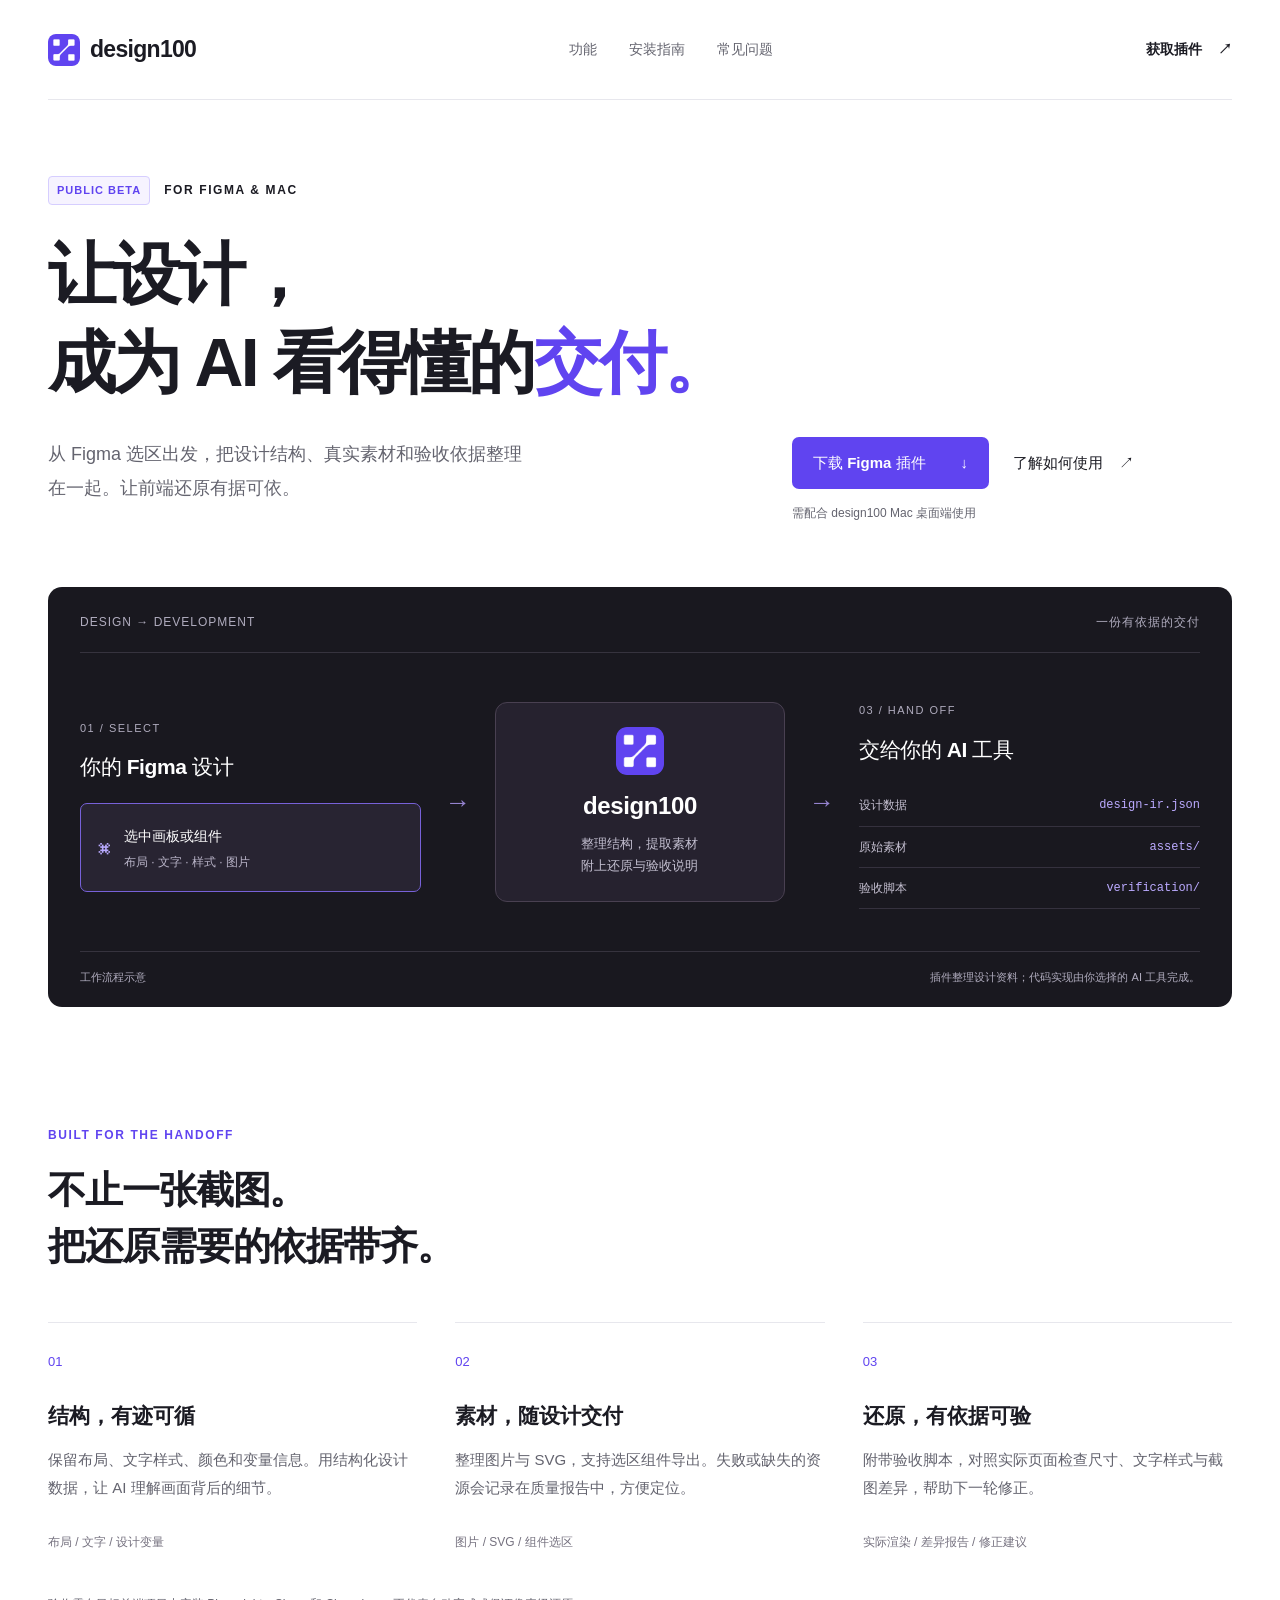
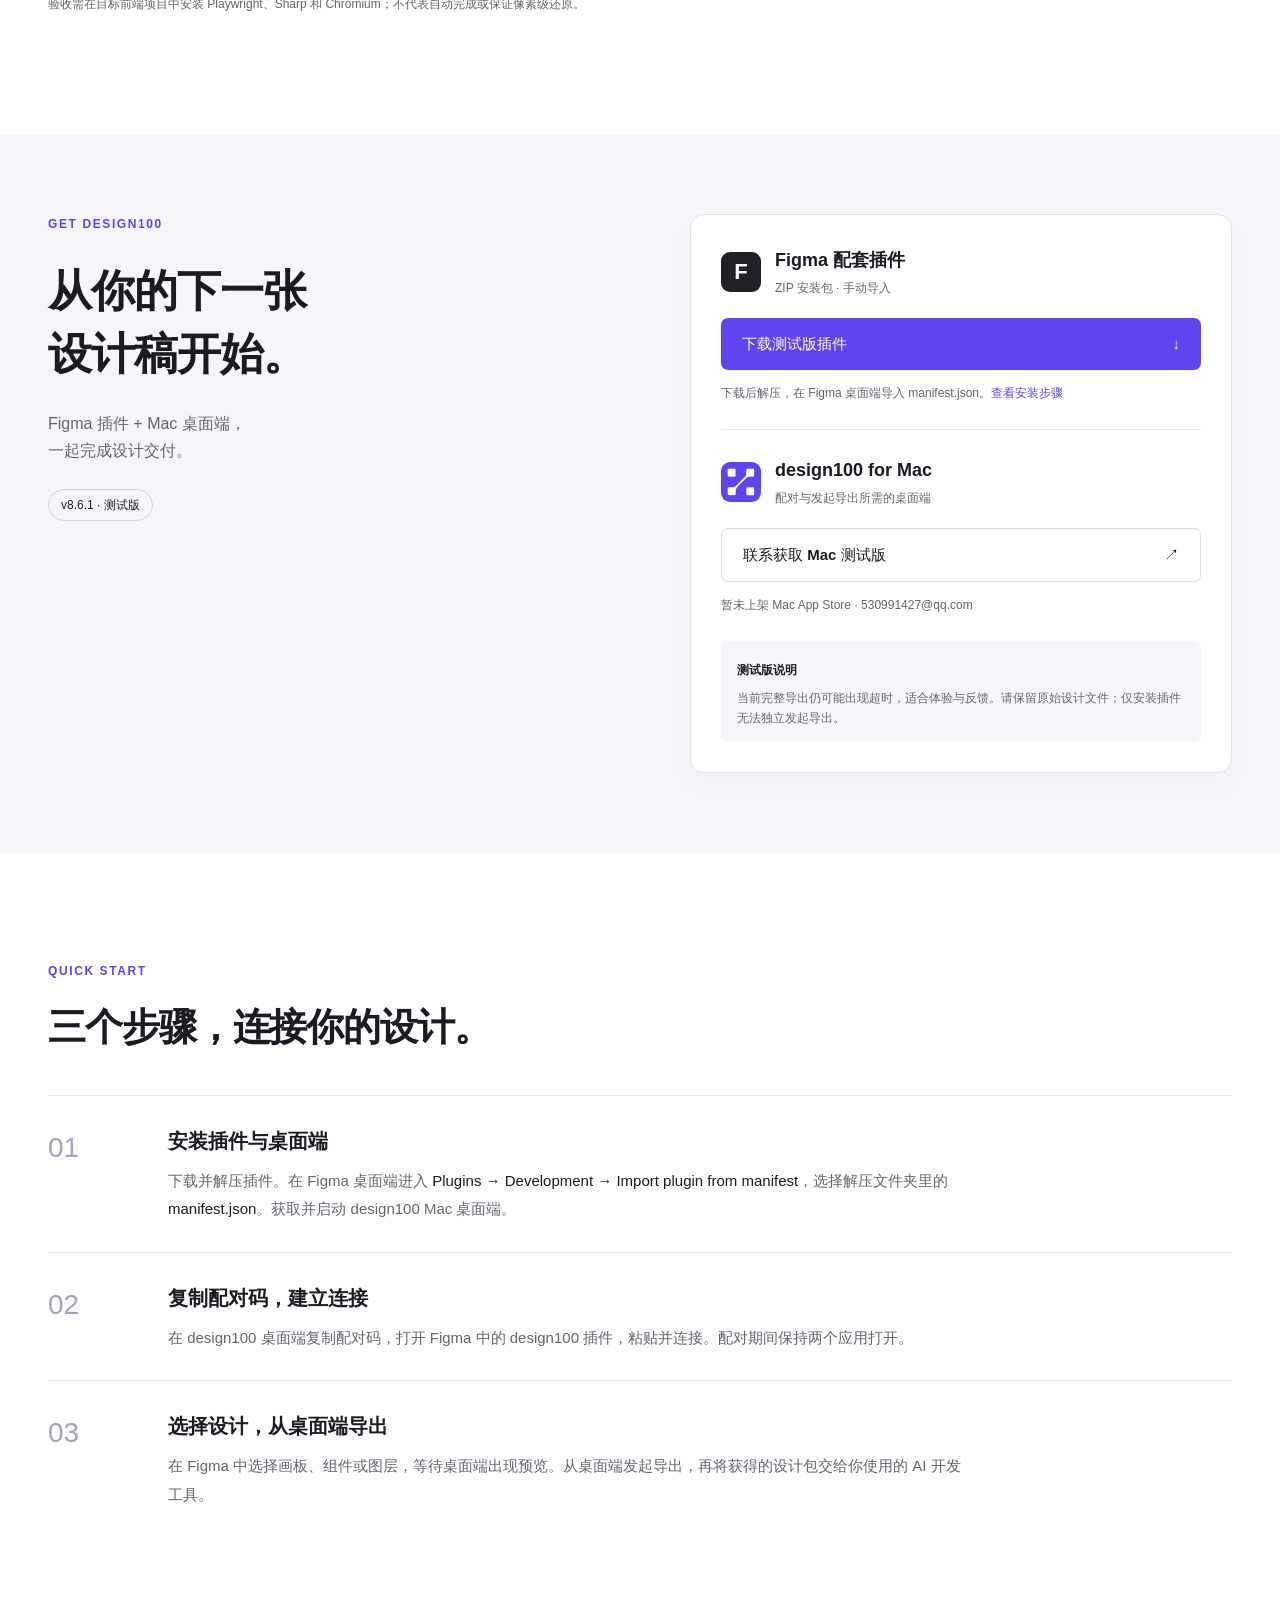
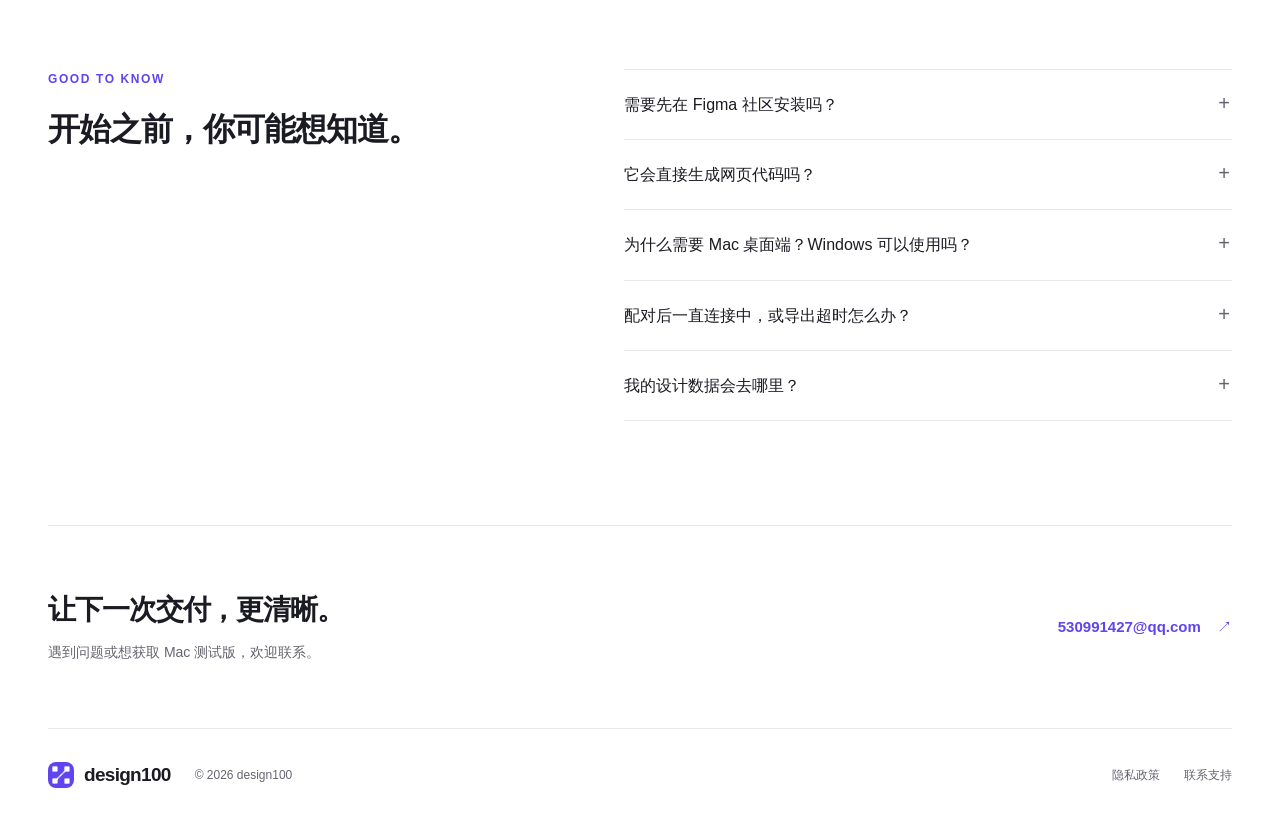
==== index.html @ 7e493444 "Publish design100 website and beta plugin download" ====
<!doctype html>
<html lang="zh-CN">
<head>
<meta charset="utf-8"><meta name="viewport" content="width=device-width,initial-scale=1">
<title>design100 — 从 Figma，到更清晰的 AI 交付</title>
<meta name="description" content="design100 将 Figma 选区整理为设计数据、素材和验收工具。下载测试版插件，了解安装与配对步骤。">
<link rel="icon" href="icon.png"><link rel="stylesheet" href="style.css">
</head>
<body>
<a class="skip" href="#main">跳转到内容</a>
<header class="nav wrap"><a class="brand" href="#" aria-label="design100 首页"><img src="icon.png" width="32" height="32" alt="">design100</a><nav aria-label="主导航"><a href="#features">功能</a><a href="#guide">安装指南</a><a href="#faq">常见问题</a></nav><a class="nav-download" href="#download">获取插件 <span aria-hidden="true">↗</span></a></header>
<main id="main">
<section class="hero wrap">
<div class="eyebrow"><span class="tag">PUBLIC BETA</span> FOR FIGMA & MAC</div>
<h1>让设计，<br>成为 AI 看得懂的<span class="purple">交付。</span></h1>
<div class="hero-bottom"><p>从 Figma 选区出发，把设计结构、真实素材和验收依据整理在一起。让前端还原有据可依。</p><div class="hero-actions"><a class="button primary" href="#download">下载 Figma 插件 <span aria-hidden="true">↓</span></a><a class="text-link" href="#guide">了解如何使用 <span aria-hidden="true">↗</span></a><small>需配合 design100 Mac 桌面端使用</small></div></div>
<div class="handoff" aria-label="工作流程：Figma 选区，经 design100 整理，交付给你的 AI 开发工具">
<div class="handoff-top"><span>DESIGN → DEVELOPMENT</span><span>一份有依据的交付</span></div>
<div class="flow"><div class="flow-stage"><span class="step-label">01 / SELECT</span><h3>你的 Figma 设计</h3><div class="selection"><span>⌘</span><div><strong>选中画板或组件</strong><small>布局 · 文字 · 样式 · 图片</small></div></div></div><span class="flow-arrow" aria-hidden="true">→</span><div class="flow-stage engine"><img src="icon.png" alt="" width="48" height="48"><h3>design100</h3><p>整理结构，提取素材<br>附上还原与验收说明</p></div><span class="flow-arrow" aria-hidden="true">→</span><div class="flow-stage"><span class="step-label">03 / HAND OFF</span><h3>交给你的 AI 工具</h3><div class="file-row"><span>设计数据</span><code>design-ir.json</code></div><div class="file-row"><span>原始素材</span><code>assets/</code></div><div class="file-row"><span>验收脚本</span><code>verification/</code></div></div></div>
<div class="handoff-foot">工作流程示意<span>插件整理设计资料；代码实现由你选择的 AI 工具完成。</span></div>
</div></section>
<section id="features" class="wrap section"><div class="section-heading"><div class="eyebrow">BUILT FOR THE HANDOFF</div><h2>不止一张截图。<br>把还原需要的依据带齐。</h2></div><div class="features"><article><span class="feature-number">01</span><h3>结构，有迹可循</h3><p>保留布局、文字样式、颜色和变量信息。用结构化设计数据，让 AI 理解画面背后的细节。</p><span class="feature-note">布局 / 文字 / 设计变量</span></article><article><span class="feature-number">02</span><h3>素材，随设计交付</h3><p>整理图片与 SVG，支持选区组件导出。失败或缺失的资源会记录在质量报告中，方便定位。</p><span class="feature-note">图片 / SVG / 组件选区</span></article><article><span class="feature-number">03</span><h3>还原，有依据可验</h3><p>附带验收脚本，对照实际页面检查尺寸、文字样式与截图差异，帮助下一轮修正。</p><span class="feature-note">实际渲染 / 差异报告 / 修正建议</span></article></div><p class="section-note">验收需在目标前端项目中安装 Playwright、Sharp 和 Chromium；不代表自动完成或保证像素级还原。</p></section>
<section id="download" class="download-section"><div class="wrap download-layout"><div><div class="eyebrow">GET DESIGN100</div><h2>从你的下一张<br>设计稿开始。</h2><p>Figma 插件 + Mac 桌面端，<br>一起完成设计交付。</p><span class="release-label">v8.6.1 · 测试版</span></div><div class="download-panel"><article><div class="download-title"><span class="package-icon">F</span><div><h3>Figma 配套插件</h3><p>ZIP 安装包 · 手动导入</p></div></div><a class="button primary full" href="design100-figma-v8.6.1-beta.zip" download>下载测试版插件 <span aria-hidden="true">↓</span></a><p class="download-hint">下载后解压，在 Figma 桌面端导入 manifest.json。<a href="#guide">查看安装步骤</a></p></article><article class="companion"><div class="download-title"><img src="icon.png" width="40" height="40" alt=""><div><h3>design100 for Mac</h3><p>配对与发起导出所需的桌面端</p></div></div><a class="button secondary full" href="mailto:530991427@qq.com?subject=design100%20Mac%20%E6%B5%8B%E8%AF%95%E7%89%88%E8%8E%B7%E5%8F%96">联系获取 Mac 测试版 <span aria-hidden="true">↗</span></a><p class="download-hint">暂未上架 Mac App Store · 530991427@qq.com</p></article><aside class="beta-note"><strong>测试版说明</strong><p>当前完整导出仍可能出现超时，适合体验与反馈。请保留原始设计文件；仅安装插件无法独立发起导出。</p></aside></div></div></section>
<section id="guide" class="wrap section"><div class="section-heading"><div class="eyebrow">QUICK START</div><h2>三个步骤，连接你的设计。</h2></div><ol class="guide"><li><span>01</span><div><h3>安装插件与桌面端</h3><p>下载并解压插件。在 Figma 桌面端进入 <b>Plugins → Development → Import plugin from manifest</b>，选择解压文件夹里的 <b>manifest.json</b>。获取并启动 design100 Mac 桌面端。</p></div></li><li><span>02</span><div><h3>复制配对码，建立连接</h3><p>在 design100 桌面端复制配对码，打开 Figma 中的 design100 插件，粘贴并连接。配对期间保持两个应用打开。</p></div></li><li><span>03</span><div><h3>选择设计，从桌面端导出</h3><p>在 Figma 中选择画板、组件或图层，等待桌面端出现预览。从桌面端发起导出，再将获得的设计包交给你使用的 AI 开发工具。</p></div></li></ol></section>
<section id="faq" class="wrap section faq-section"><div class="section-heading"><div class="eyebrow">GOOD TO KNOW</div><h2>开始之前，你可能想知道。</h2></div><div class="faq"><details><summary>需要先在 Figma 社区安装吗？</summary><p>当前网站提供手动导入的测试版安装包，可通过 Figma 桌面端的 Development 入口安装。社区版本的公开状态尚未确认，请使用本页下载和安装说明。</p></details><details><summary>它会直接生成网页代码吗？</summary><p>不会。design100 整理设计数据、素材、还原说明与验收工具。你需要将导出的内容交给自己的 AI 开发工具，完成前端实现。</p></details><details><summary>为什么需要 Mac 桌面端？Windows 可以使用吗？</summary><p>当前导出操作由 design100 Mac 桌面端发起，Figma 插件负责读取选区并生成设计包。当前配套流程需要 Mac，暂未提供 Windows 桌面端。</p></details><details><summary>配对后一直连接中，或导出超时怎么办？</summary><p>确认桌面端已经启动，重新复制配对码，关闭并重新运行 Figma 插件；如系统提示本地网络权限，请允许 Figma 访问。导出超时仍是当前测试版的已知问题，可尝试较小选区，并将错误提示发送到支持邮箱。请勿发送配对码或敏感设计资料。</p></details><details><summary>我的设计数据会去哪里？</summary><p>插件通过本机 localhost:38472 与桌面端交换选区数据和预览，导出包包含所选设计及素材。插件本身不调用远程 AI；将导出包分享给第三方 AI 时，由你决定分享范围。详细说明请阅读<a href="https://sanxiansheng.github.io/design100-privacy/">产品隐私政策</a>。</p></details></div></section>
<section class="wrap support"><div><h2>让下一次交付，更清晰。</h2><p>遇到问题或想获取 Mac 测试版，欢迎联系。</p></div><a href="mailto:530991427@qq.com" class="text-link">530991427@qq.com <span aria-hidden="true">↗</span></a></section>
</main><footer class="wrap"><a class="brand" href="#"><img src="icon.png" alt="" width="26" height="26">design100</a><span>© 2026 design100</span><div><a href="https://sanxiansheng.github.io/design100-privacy/">隐私政策</a><a href="mailto:530991427@qq.com">联系支持</a></div></footer>
</body></html>
---- style.css ----
@charset "UTF-8";
:root{--ink:#1b1b23;--muted:#64646f;--purple:#6044f0;--line:#e7e7ed;--soft:#f6f5f9}*{box-sizing:border-box}html{scroll-behavior:smooth;scroll-padding-top:30px}body{margin:0;color:var(--ink);background:#fff;font-family:Inter,-apple-system,BlinkMacSystemFont,"Segoe UI","PingFang SC","Microsoft YaHei",sans-serif;font-size:16px;line-height:1.7}a{color:inherit;text-decoration:none}a,button,summary{-webkit-tap-highlight-color:transparent}a:focus-visible,summary:focus-visible{outline:3px solid #8b76ff;outline-offset:5px}a:hover{color:var(--purple)}img{max-width:100%;vertical-align:middle}.wrap{width:min(1184px,calc(100% - 80px));margin-inline:auto}.skip{position:absolute;top:-100px;left:20px;background:#fff;padding:12px;z-index:10}.skip:focus{top:10px}.nav{height:100px;display:flex;align-items:center;justify-content:space-between;border-bottom:1px solid var(--line);gap:24px}.brand{display:inline-flex;align-items:center;gap:10px;font-weight:750;font-size:23px;letter-spacing:-.7px}.brand img{border-radius:8px}.nav nav{display:flex;gap:32px;font-size:14px;color:var(--muted)}.nav-download{font-size:14px;font-weight:600}.nav-download span{margin-left:12px}.hero{padding-top:76px;padding-bottom:10px}.eyebrow{display:flex;align-items:center;gap:14px;font-size:12px;font-weight:650;letter-spacing:1.6px}.tag{color:var(--purple);border:1px solid #d6ceff;background:#f6f3ff;padding:4px 8px;border-radius:4px;font-size:11px;letter-spacing:1px}h1{font-size:clamp(40px,5.3vw,72px);font-weight:650;line-height:1.3;letter-spacing:-2.8px;margin:26px 0 30px}.purple{color:var(--purple)}.hero-bottom{display:flex;justify-content:space-between;gap:48px;align-items:start;margin-bottom:64px}.hero-bottom>p{max-width:475px;color:var(--muted);font-size:18px;margin:0;line-height:1.9}.hero-actions{display:flex;flex-wrap:wrap;gap:14px 24px;align-items:center;max-width:440px}.button{min-height:50px;padding:13px 21px;border-radius:7px;display:inline-flex;align-items:center;justify-content:space-between;gap:35px;font-weight:550;font-size:15px;transition:background .15s,transform .15s}.button:hover{transform:translateY(-2px)}.primary{background:var(--purple);color:#fff}.primary:hover{background:#4c32ce;color:#fff}.secondary{border:1px solid #dcdce6;background:#fff}.text-link{font-size:15px;font-weight:550}.text-link span{margin-left:12px}.hero-actions small{width:100%;color:var(--muted);font-size:12px}.handoff{background:#19181f;border-radius:14px;color:#fff;padding:25px 32px 20px;overflow:hidden}.handoff-top,.handoff-foot{display:flex;justify-content:space-between;gap:20px;font-size:12px;color:#b0acbe}.handoff-top{letter-spacing:1px;border-bottom:1px solid #36333e;padding-bottom:20px}.flow{display:grid;grid-template-columns:1fr 30px .85fr 30px 1fr;gap:22px;align-items:center;padding:42px 0}.flow-stage h3{font-size:21px;letter-spacing:-.4px;margin:9px 0 18px;font-weight:550}.step-label{font-size:11px;color:#b0acbe;letter-spacing:1.5px}.selection{display:flex;gap:14px;align-items:center;padding:18px 16px;border:1px solid #7761d8;background:#282432;border-radius:7px}.selection>span{font-size:26px;color:#b8aaff}.selection strong{font-size:14px;font-weight:500}.selection small{display:block;color:#b9b4c8;font-size:12px;margin-top:3px}.engine{text-align:center;background:#26222f;border:1px solid #494051;border-radius:12px;padding:24px 12px}.engine h3{margin:11px 0 6px;font-size:24px}.engine p{font-size:13px;color:#c3bfd0;line-height:1.7;margin:0}.engine img{border-radius:11px}.flow-arrow{color:#9583cf;font-size:26px;text-align:center}.file-row{display:flex;justify-content:space-between;gap:8px;border-bottom:1px solid #35313e;padding:10px 0;font-size:12px;color:#c5c0d1}.file-row code{font-size:12px;color:#bbaaff}.handoff-foot{border-top:1px solid #36333e;padding-top:16px;font-size:11px}.section{padding-top:108px;padding-bottom:24px}.section-heading .eyebrow{color:var(--purple);margin-bottom:17px}h2{font-size:clamp(28px,3vw,40px);line-height:1.45;letter-spacing:-1.1px;font-weight:600;margin:0}.features{display:grid;grid-template-columns:repeat(3,1fr);gap:38px;margin-top:48px}.features article{border-top:1px solid var(--line);padding-top:24px}.feature-number{font-size:13px;color:var(--purple);font-variant-numeric:tabular-nums}h3{font-size:21px;font-weight:600}.features h3{margin:24px 0 12px}.features p{color:var(--muted);font-size:15px;margin:0 0 24px;line-height:1.9}.feature-note{font-size:12px;color:#75717f}.section-note{color:var(--muted);font-size:12px;padding:28px 0 0}.download-section{background:var(--soft);margin-top:84px;padding:80px 0}.download-layout{display:grid;grid-template-columns:1fr 1fr;gap:100px}.download-layout .eyebrow{color:var(--purple);margin-bottom:24px}.download-layout h2{font-size:44px}.download-layout>div>p{color:var(--muted);margin:24px 0}.release-label{border:1px solid #d8d3e7;padding:5px 12px;border-radius:100px;font-size:12px;display:inline-block}.download-panel{background:#fff;border:1px solid #e4e1ed;padding:30px;border-radius:14px;box-shadow:0 12px 32px #27203406}.download-title{display:flex;align-items:center;gap:14px;margin-bottom:20px}.download-title h3{font-size:18px;margin:0}.download-title p{font-size:12px;color:var(--muted);margin:2px 0 0}.package-icon{width:40px;height:40px;display:grid;place-items:center;background:#202027;color:white;border-radius:9px;font-size:22px;font-weight:600}.download-title img{border-radius:9px}.full{display:flex;width:100%}.download-hint{font-size:12px;color:var(--muted);line-height:1.8;margin:13px 0 0}.download-hint a{color:var(--purple)}.companion{margin-top:25px;padding-top:25px;border-top:1px solid var(--line)}.beta-note{background:#f7f6fb;border-radius:7px;margin-top:25px;padding:14px 16px}.beta-note strong{font-size:12px}.beta-note p{font-size:12px;color:var(--muted);margin:5px 0 0}.guide{padding:0;list-style:none;margin:40px 0 0}.guide li{display:grid;grid-template-columns:120px 1fr;border-top:1px solid var(--line);padding:28px 0}.guide li>span{font-size:28px;color:#a7a0b7;font-weight:400}.guide h3{margin:0 0 9px;font-size:20px}.guide p{margin:0;max-width:800px;color:var(--muted);font-size:15px;line-height:1.9}.guide b{font-weight:500;color:var(--ink)}.faq-section{display:grid;grid-template-columns:1fr 1.2fr;gap:70px}.faq-section h2{font-size:32px}.faq details{border-bottom:1px solid var(--line)}.faq details:first-child{border-top:1px solid var(--line)}summary{cursor:pointer;padding:21px 28px 21px 0;font-size:16px;font-weight:500;list-style:none;position:relative}summary::-webkit-details-marker{display:none}summary:after{content:'+';position:absolute;right:2px;color:var(--muted);font-size:20px;top:16px}details[open] summary:after{content:'−'}.faq p{font-size:14px;color:var(--muted);margin:0 0 22px;line-height:1.9}.faq p a{text-decoration:underline}.support{display:flex;align-items:center;justify-content:space-between;gap:30px;padding:64px 0;margin-top:80px;border-top:1px solid var(--line)}.support h2{font-size:28px}.support p{font-size:14px;color:var(--muted);margin:10px 0 0}.support>a{color:var(--purple)}footer{border-top:1px solid var(--line);display:flex;align-items:center;gap:24px;padding:30px 0;color:var(--muted);font-size:12px}footer .brand{color:var(--ink);font-size:19px}footer>div{margin-left:auto;display:flex;gap:24px}
@media(max-width:1000px){.wrap{width:calc(100% - 48px)}.hero-bottom{gap:30px}.hero-bottom>p{max-width:420px}.hero-actions{max-width:260px}.flow{gap:12px;grid-template-columns:1fr 20px .8fr 20px 1fr}.handoff{padding:24px}.file-row{flex-wrap:wrap}.download-layout{gap:48px}.faq-section{gap:40px}.features{gap:25px}}
@media(max-width:700px){.wrap{width:calc(100% - 40px)}.nav{height:78px;gap:15px}.nav nav{display:none}.brand{font-size:21px}.hero{padding-top:42px}h1{font-size:40px;letter-spacing:-1.6px;margin:24px 0}.eyebrow{font-size:10px;letter-spacing:1px}.hero-bottom{display:block;margin-bottom:38px}.hero-bottom>p{font-size:16px}.hero-actions{max-width:none;margin-top:26px;gap:15px 20px}.handoff{padding:22px}.handoff-top{font-size:10px}.handoff-top span:last-child{display:none}.flow{grid-template-columns:1fr;padding:25px 0;gap:14px}.flow-arrow{transform:rotate(90deg);font-size:22px;line-height:1}.flow-stage h3{font-size:19px}.engine{padding:20px}.handoff-foot{display:block;font-size:10px}.handoff-foot span{display:block;margin-top:5px}.section{padding-top:64px}.features{grid-template-columns:1fr;gap:30px;margin-top:30px}.features h3{margin-top:14px}.features p{margin-bottom:14px}.section-note{padding-top:14px}.download-section{margin-top:42px;padding:48px 0}.download-layout{grid-template-columns:1fr;gap:30px}.download-layout h2{font-size:36px}.download-layout>div>p{margin:16px 0}.download-panel{padding:23px}.guide li{grid-template-columns:50px 1fr;padding:25px 0}.guide li>span{font-size:23px}.guide p{font-size:14px;overflow-wrap:anywhere}.faq-section{grid-template-columns:1fr;gap:28px}.faq-section h2{font-size:28px}.support{display:block;margin-top:48px;padding:40px 0}.support h2{font-size:25px}.support>a{display:inline-block;margin-top:20px}footer{flex-wrap:wrap;gap:15px;font-size:11px}footer>div{margin-left:0;width:100%}.button{font-size:14px}.file-row{font-size:13px}.handoff-foot,.step-label,.engine p,.file-row code,.selection small,.handoff-top{font-size:12px}}
@media(prefers-reduced-motion:reduce){html{scroll-behavior:auto}.button{transition:none}.button:hover{transform:none}}
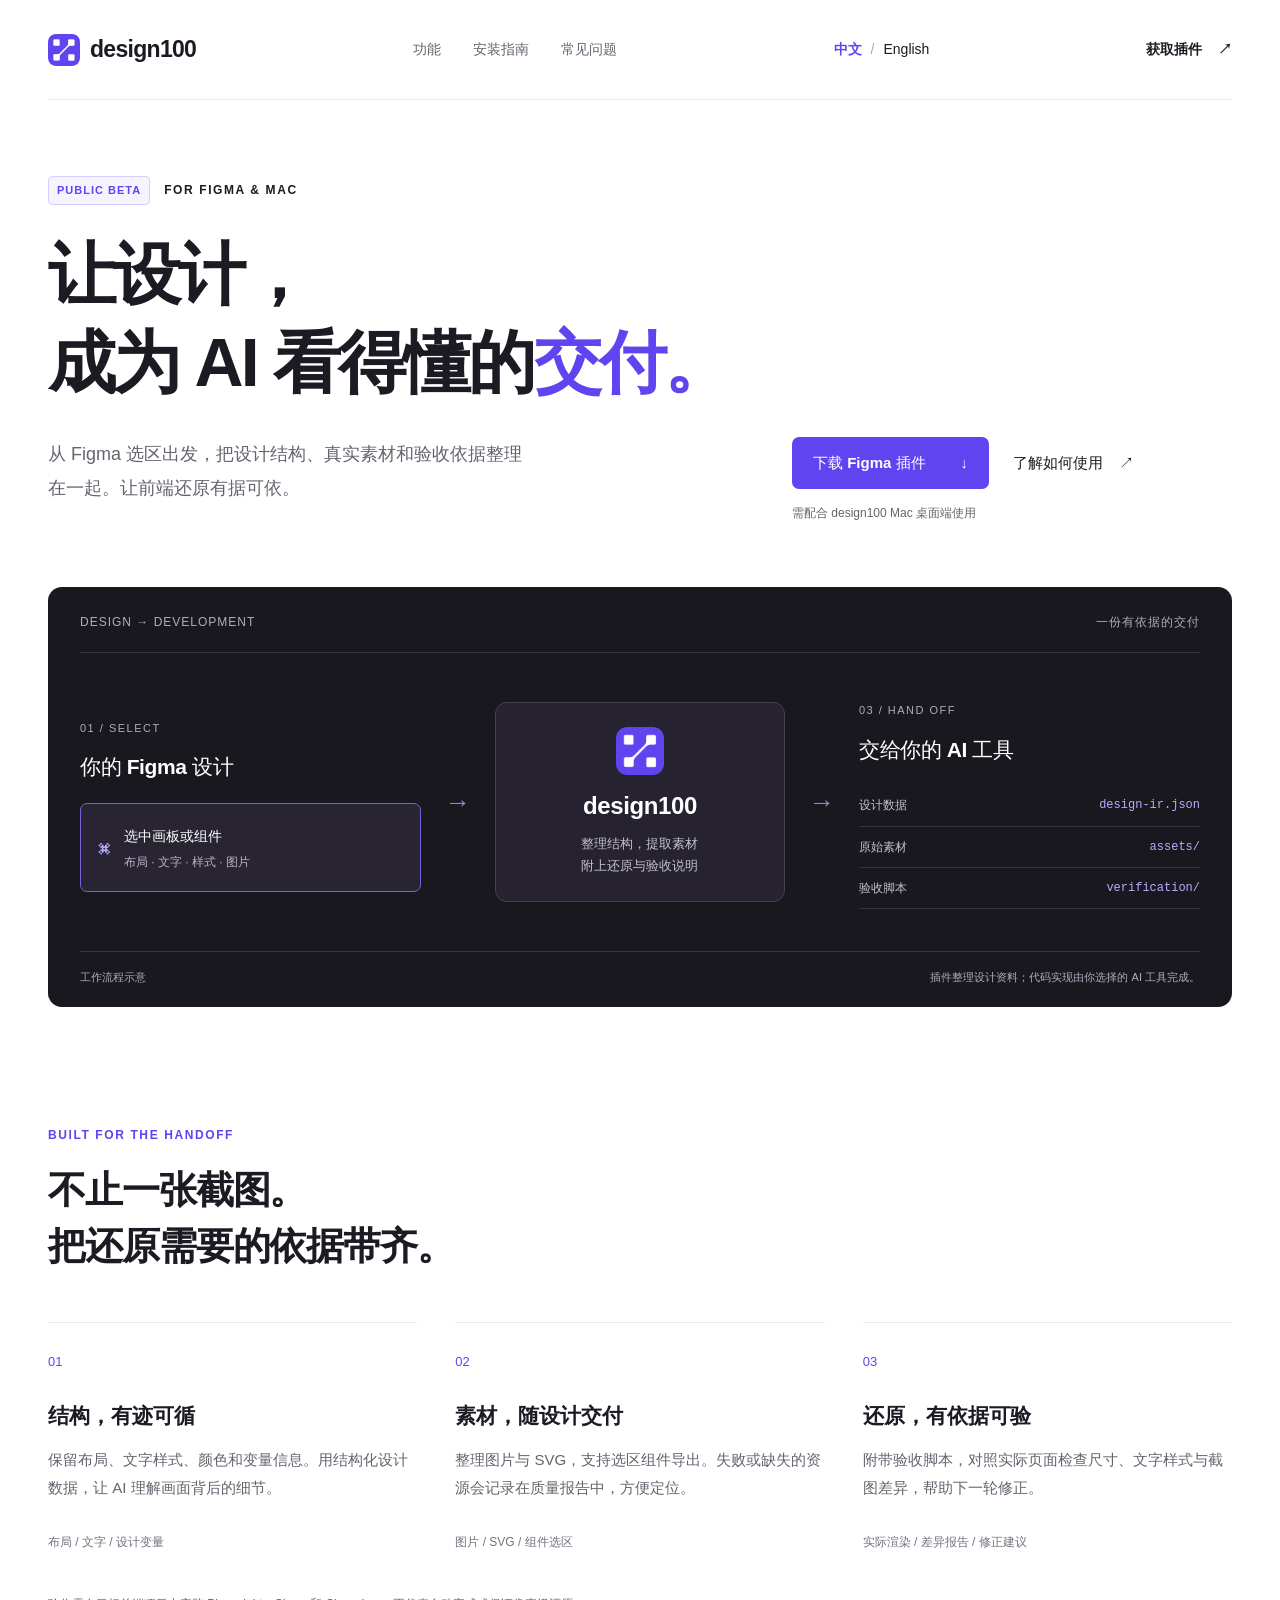
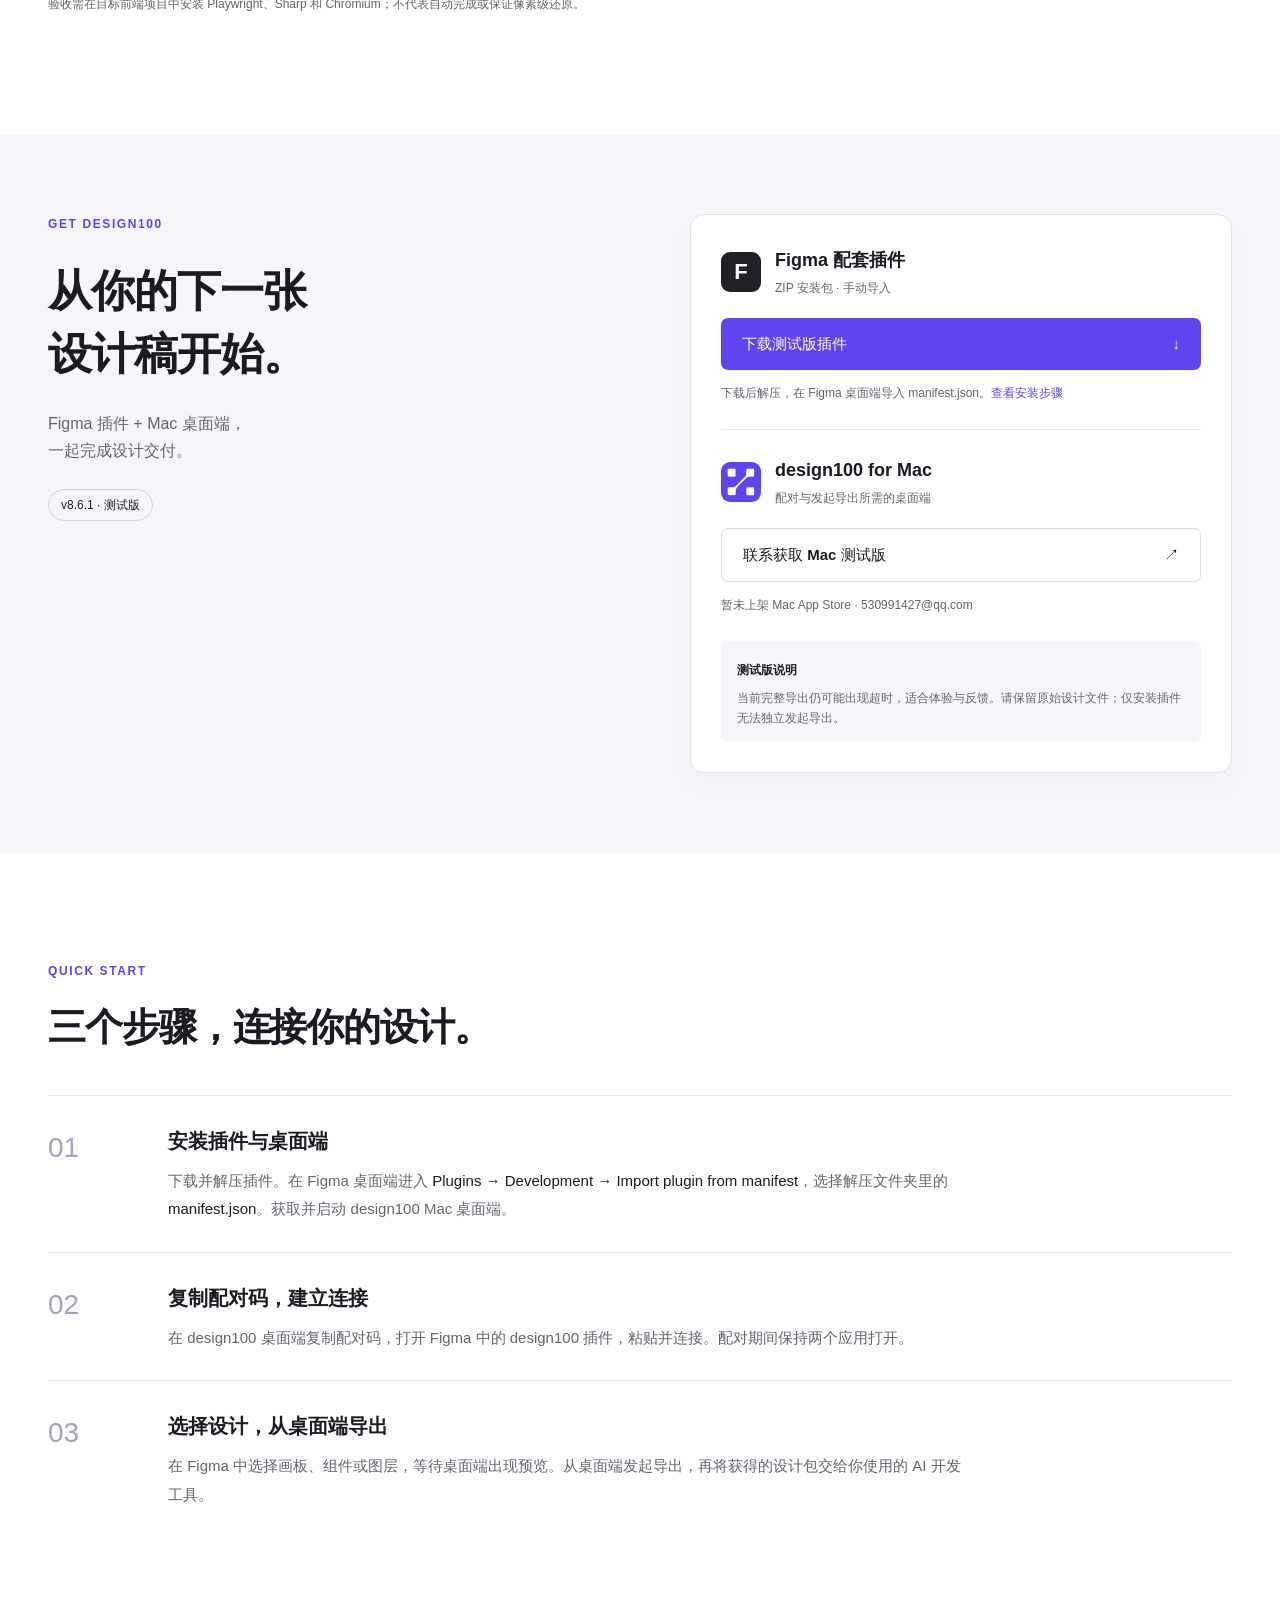
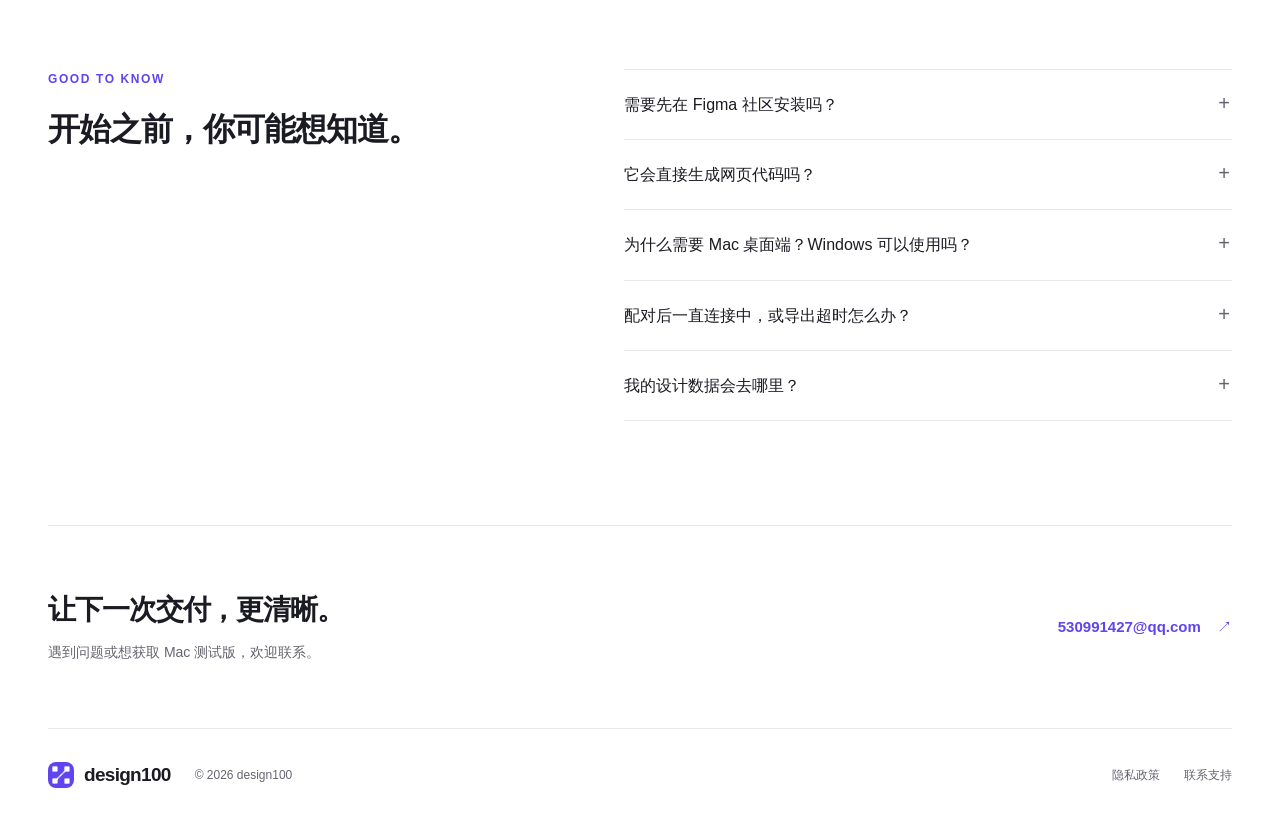
==== commit ffca9b92: "Add Chinese and English language switching" ====
--- a/index.html
+++ b/index.html
@@ -5,10 +5,12 @@
 <title>design100 — 从 Figma，到更清晰的 AI 交付</title>
 <meta name="description" content="design100 将 Figma 选区整理为设计数据、素材和验收工具。下载测试版插件，了解安装与配对步骤。">
 <link rel="icon" href="icon.png"><link rel="stylesheet" href="style.css">
+<link rel="alternate" hreflang="zh-CN" href="https://sanxiansheng.github.io/design100/"><link rel="alternate" hreflang="en" href="https://sanxiansheng.github.io/design100/en.html">
+<style>.language-switch{display:flex;align-items:center;gap:9px;font-size:14px;white-space:nowrap}.language-switch a{padding:8px 0}.language-switch [aria-current]{color:var(--purple);font-weight:700}.language-switch span{color:#aaa}html[lang="en"] h1{font-size:clamp(36px,5vw,68px);letter-spacing:-1.8px}html[lang="en"] .flow-stage{min-width:0}html[lang="en"] .file-row{flex-wrap:wrap}@media(max-width:850px){.nav nav{display:none}}@media(max-width:420px){.nav{flex-wrap:wrap;height:auto;padding-block:18px;gap:10px}.nav-download{display:none}.language-switch{margin-left:auto}}@media(max-width:700px){html[lang="en"] h1{font-size:39px}}</style>
 </head>
 <body>
 <a class="skip" href="#main">跳转到内容</a>
-<header class="nav wrap"><a class="brand" href="#" aria-label="design100 首页"><img src="icon.png" width="32" height="32" alt="">design100</a><nav aria-label="主导航"><a href="#features">功能</a><a href="#guide">安装指南</a><a href="#faq">常见问题</a></nav><a class="nav-download" href="#download">获取插件 <span aria-hidden="true">↗</span></a></header>
+<header class="nav wrap"><a class="brand" href="#" aria-label="design100 首页"><img src="icon.png" width="32" height="32" alt="">design100</a><nav aria-label="主导航"><a href="#features">功能</a><a href="#guide">安装指南</a><a href="#faq">常见问题</a></nav><div class="language-switch" aria-label="语言选择"><a href="index.html" lang="zh-CN" hreflang="zh-CN" aria-current="page">中文</a><span aria-hidden="true">/</span><a href="en.html" lang="en" hreflang="en">English</a></div><a class="nav-download" href="#download">获取插件 <span aria-hidden="true">↗</span></a></header>
 <main id="main">
 <section class="hero wrap">
 <div class="eyebrow"><span class="tag">PUBLIC BETA</span> FOR FIGMA & MAC</div>
@@ -25,4 +27,5 @@
 <section id="faq" class="wrap section faq-section"><div class="section-heading"><div class="eyebrow">GOOD TO KNOW</div><h2>开始之前，你可能想知道。</h2></div><div class="faq"><details><summary>需要先在 Figma 社区安装吗？</summary><p>当前网站提供手动导入的测试版安装包，可通过 Figma 桌面端的 Development 入口安装。社区版本的公开状态尚未确认，请使用本页下载和安装说明。</p></details><details><summary>它会直接生成网页代码吗？</summary><p>不会。design100 整理设计数据、素材、还原说明与验收工具。你需要将导出的内容交给自己的 AI 开发工具，完成前端实现。</p></details><details><summary>为什么需要 Mac 桌面端？Windows 可以使用吗？</summary><p>当前导出操作由 design100 Mac 桌面端发起，Figma 插件负责读取选区并生成设计包。当前配套流程需要 Mac，暂未提供 Windows 桌面端。</p></details><details><summary>配对后一直连接中，或导出超时怎么办？</summary><p>确认桌面端已经启动，重新复制配对码，关闭并重新运行 Figma 插件；如系统提示本地网络权限，请允许 Figma 访问。导出超时仍是当前测试版的已知问题，可尝试较小选区，并将错误提示发送到支持邮箱。请勿发送配对码或敏感设计资料。</p></details><details><summary>我的设计数据会去哪里？</summary><p>插件通过本机 localhost:38472 与桌面端交换选区数据和预览，导出包包含所选设计及素材。插件本身不调用远程 AI；将导出包分享给第三方 AI 时，由你决定分享范围。详细说明请阅读<a href="https://sanxiansheng.github.io/design100-privacy/">产品隐私政策</a>。</p></details></div></section>
 <section class="wrap support"><div><h2>让下一次交付，更清晰。</h2><p>遇到问题或想获取 Mac 测试版，欢迎联系。</p></div><a href="mailto:530991427@qq.com" class="text-link">530991427@qq.com <span aria-hidden="true">↗</span></a></section>
 </main><footer class="wrap"><a class="brand" href="#"><img src="icon.png" alt="" width="26" height="26">design100</a><span>© 2026 design100</span><div><a href="https://sanxiansheng.github.io/design100-privacy/">隐私政策</a><a href="mailto:530991427@qq.com">联系支持</a></div></footer>
+<script>document.querySelectorAll(".language-switch a").forEach(function(link){link.addEventListener("click",function(){link.hash=window.location.hash;});});</script>
 </body></html>
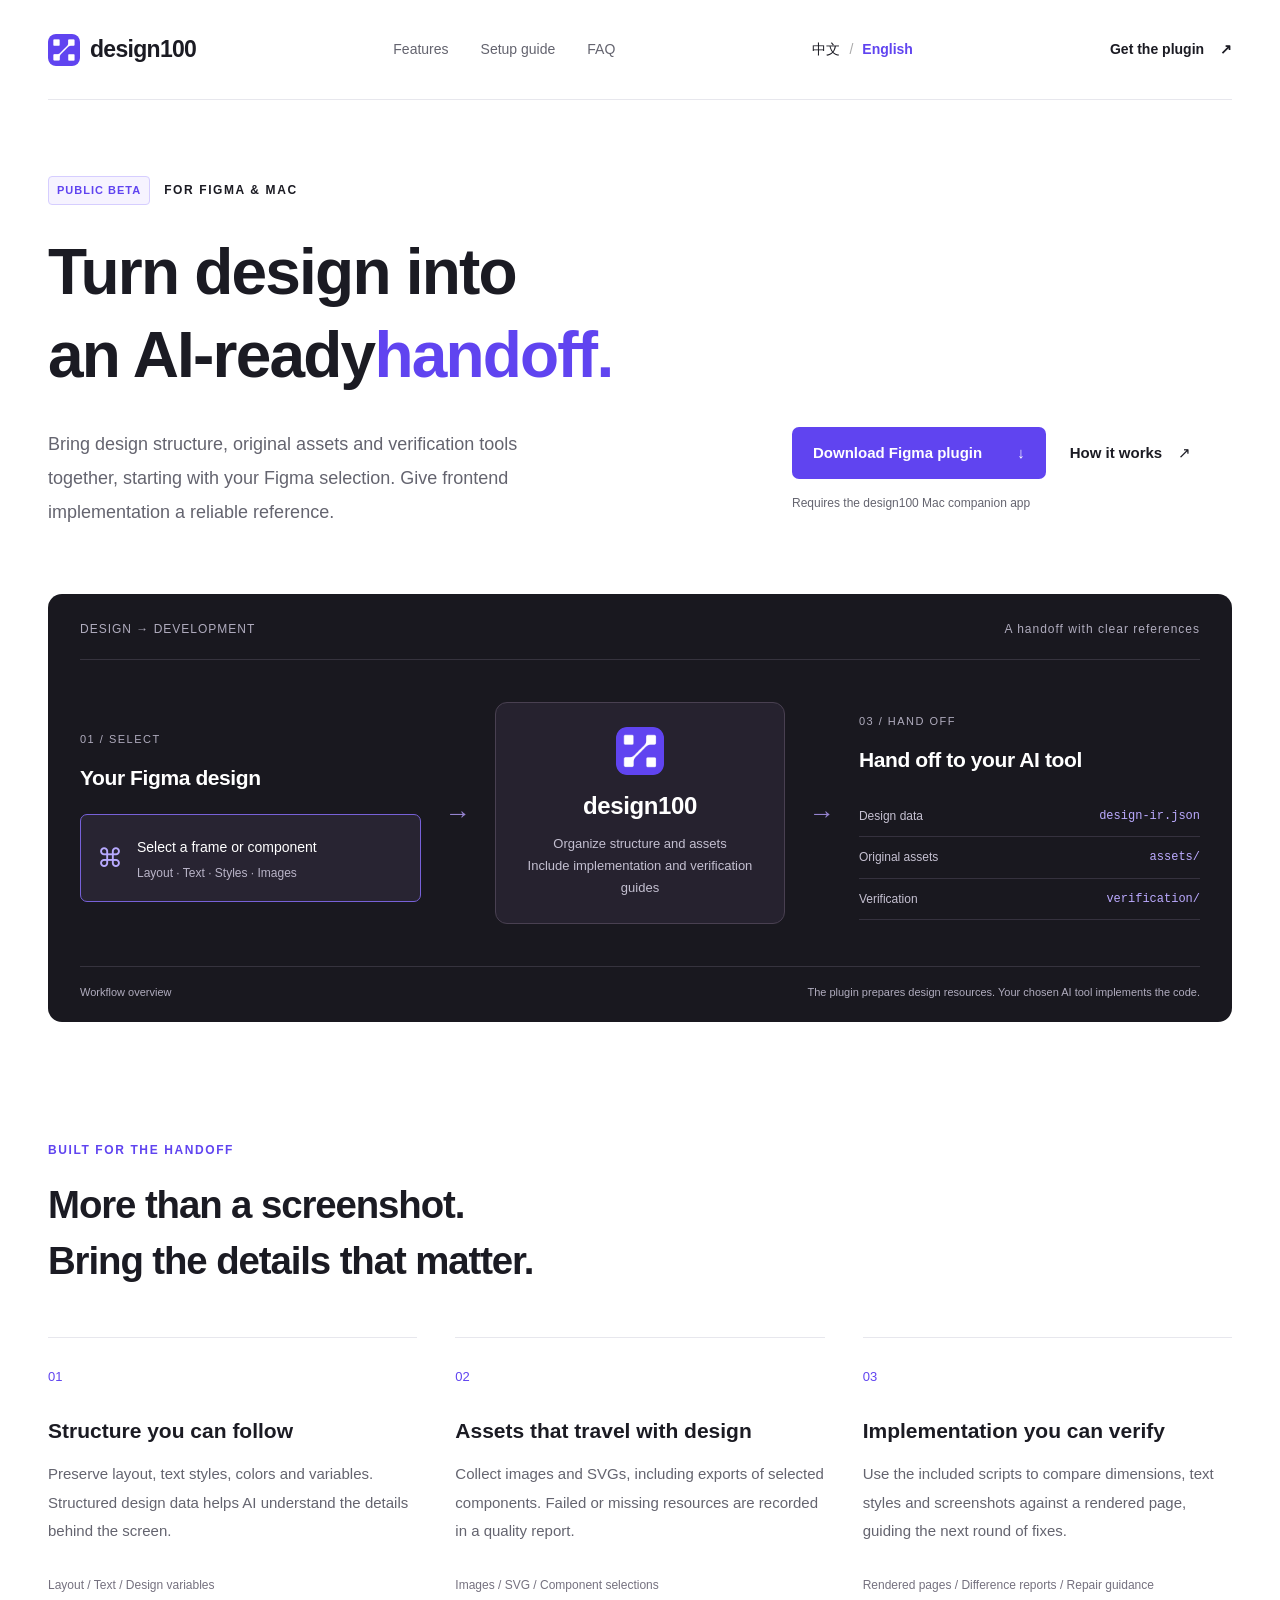
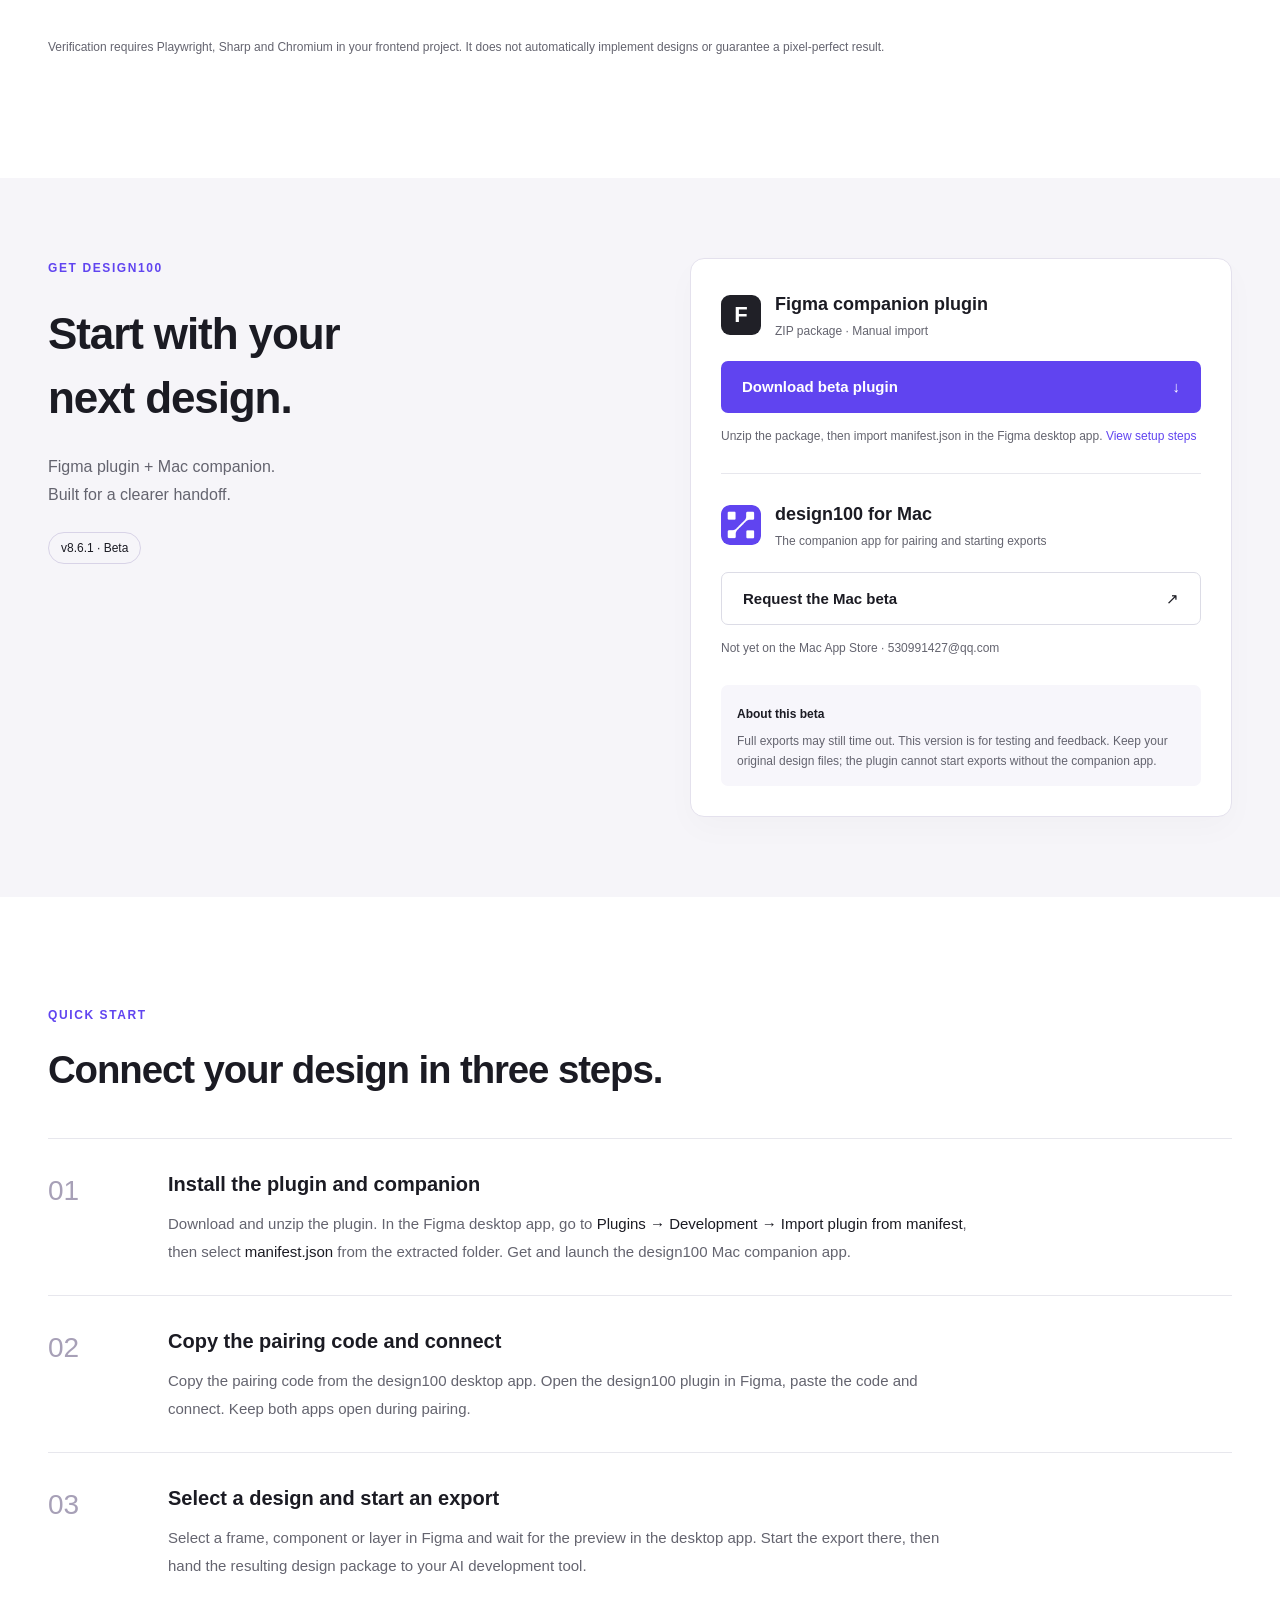
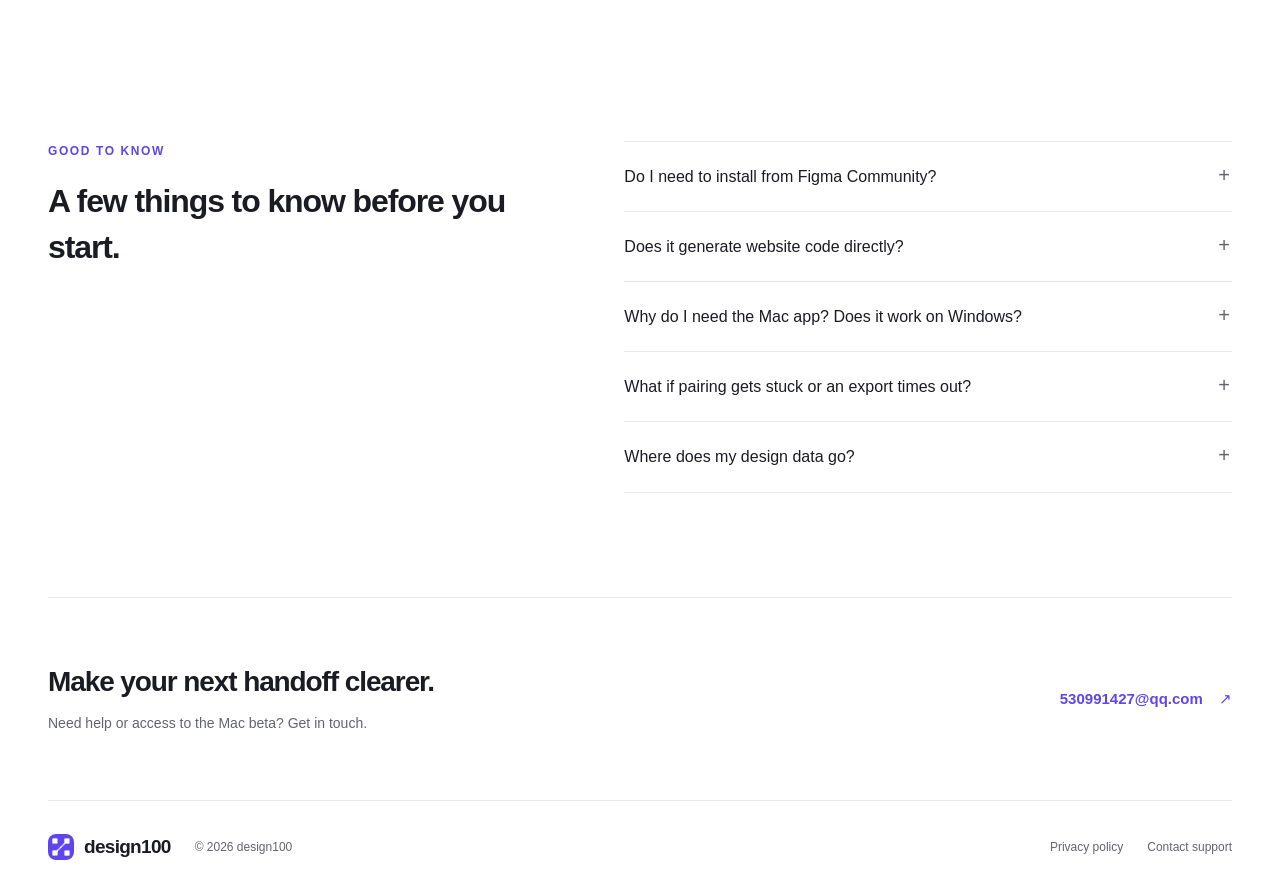
==== commit 834d962b: "Make English the default homepage" ====
--- a/index.html
+++ b/index.html
@@ -1,31 +1,31 @@
 <!doctype html>
-<html lang="zh-CN">
+<html lang="en">
 <head>
 <meta charset="utf-8"><meta name="viewport" content="width=device-width,initial-scale=1">
-<title>design100 — 从 Figma，到更清晰的 AI 交付</title>
-<meta name="description" content="design100 将 Figma 选区整理为设计数据、素材和验收工具。下载测试版插件，了解安装与配对步骤。">
+<title>design100 — A clearer handoff from Figma to AI</title>
+<meta name="description" content="Turn Figma selections into design data, assets and verification tools. Download the beta plugin and follow the setup guide.">
 <link rel="icon" href="icon.png"><link rel="stylesheet" href="style.css">
-<link rel="alternate" hreflang="zh-CN" href="https://sanxiansheng.github.io/design100/"><link rel="alternate" hreflang="en" href="https://sanxiansheng.github.io/design100/en.html">
+<link rel="alternate" hreflang="zh-CN" href="https://sanxiansheng.github.io/design100/zh.html"><link rel="alternate" hreflang="en" href="https://sanxiansheng.github.io/design100/">
 <style>.language-switch{display:flex;align-items:center;gap:9px;font-size:14px;white-space:nowrap}.language-switch a{padding:8px 0}.language-switch [aria-current]{color:var(--purple);font-weight:700}.language-switch span{color:#aaa}html[lang="en"] h1{font-size:clamp(36px,5vw,68px);letter-spacing:-1.8px}html[lang="en"] .flow-stage{min-width:0}html[lang="en"] .file-row{flex-wrap:wrap}@media(max-width:850px){.nav nav{display:none}}@media(max-width:420px){.nav{flex-wrap:wrap;height:auto;padding-block:18px;gap:10px}.nav-download{display:none}.language-switch{margin-left:auto}}@media(max-width:700px){html[lang="en"] h1{font-size:39px}}</style>
 </head>
 <body>
-<a class="skip" href="#main">跳转到内容</a>
-<header class="nav wrap"><a class="brand" href="#" aria-label="design100 首页"><img src="icon.png" width="32" height="32" alt="">design100</a><nav aria-label="主导航"><a href="#features">功能</a><a href="#guide">安装指南</a><a href="#faq">常见问题</a></nav><div class="language-switch" aria-label="语言选择"><a href="index.html" lang="zh-CN" hreflang="zh-CN" aria-current="page">中文</a><span aria-hidden="true">/</span><a href="en.html" lang="en" hreflang="en">English</a></div><a class="nav-download" href="#download">获取插件 <span aria-hidden="true">↗</span></a></header>
+<a class="skip" href="#main">Skip to content</a>
+<header class="nav wrap"><a class="brand" href="#" aria-label="design100 home"><img src="icon.png" width="32" height="32" alt="">design100</a><nav aria-label="Main navigation"><a href="#features">Features</a><a href="#guide">Setup guide</a><a href="#faq">FAQ</a></nav><div class="language-switch" aria-label="Language"><a href="zh.html" lang="zh-CN" hreflang="zh-CN">中文</a><span aria-hidden="true">/</span><a href="index.html" lang="en" hreflang="en" aria-current="page">English</a></div><a class="nav-download" href="#download">Get the plugin <span aria-hidden="true">↗</span></a></header>
 <main id="main">
 <section class="hero wrap">
 <div class="eyebrow"><span class="tag">PUBLIC BETA</span> FOR FIGMA & MAC</div>
-<h1>让设计，<br>成为 AI 看得懂的<span class="purple">交付。</span></h1>
-<div class="hero-bottom"><p>从 Figma 选区出发，把设计结构、真实素材和验收依据整理在一起。让前端还原有据可依。</p><div class="hero-actions"><a class="button primary" href="#download">下载 Figma 插件 <span aria-hidden="true">↓</span></a><a class="text-link" href="#guide">了解如何使用 <span aria-hidden="true">↗</span></a><small>需配合 design100 Mac 桌面端使用</small></div></div>
-<div class="handoff" aria-label="工作流程：Figma 选区，经 design100 整理，交付给你的 AI 开发工具">
-<div class="handoff-top"><span>DESIGN → DEVELOPMENT</span><span>一份有依据的交付</span></div>
-<div class="flow"><div class="flow-stage"><span class="step-label">01 / SELECT</span><h3>你的 Figma 设计</h3><div class="selection"><span>⌘</span><div><strong>选中画板或组件</strong><small>布局 · 文字 · 样式 · 图片</small></div></div></div><span class="flow-arrow" aria-hidden="true">→</span><div class="flow-stage engine"><img src="icon.png" alt="" width="48" height="48"><h3>design100</h3><p>整理结构，提取素材<br>附上还原与验收说明</p></div><span class="flow-arrow" aria-hidden="true">→</span><div class="flow-stage"><span class="step-label">03 / HAND OFF</span><h3>交给你的 AI 工具</h3><div class="file-row"><span>设计数据</span><code>design-ir.json</code></div><div class="file-row"><span>原始素材</span><code>assets/</code></div><div class="file-row"><span>验收脚本</span><code>verification/</code></div></div></div>
-<div class="handoff-foot">工作流程示意<span>插件整理设计资料；代码实现由你选择的 AI 工具完成。</span></div>
+<h1>Turn design into<br>an AI-ready<span class="purple">handoff.</span></h1>
+<div class="hero-bottom"><p>Bring design structure, original assets and verification tools together, starting with your Figma selection. Give frontend implementation a reliable reference.</p><div class="hero-actions"><a class="button primary" href="#download">Download Figma plugin <span aria-hidden="true">↓</span></a><a class="text-link" href="#guide">How it works <span aria-hidden="true">↗</span></a><small>Requires the design100 Mac companion app</small></div></div>
+<div class="handoff" aria-label="Workflow: Figma selection, design100, your AI development tool">
+<div class="handoff-top"><span>DESIGN → DEVELOPMENT</span><span>A handoff with clear references</span></div>
+<div class="flow"><div class="flow-stage"><span class="step-label">01 / SELECT</span><h3>Your Figma design</h3><div class="selection"><span>⌘</span><div><strong>Select a frame or component</strong><small>Layout · Text · Styles · Images</small></div></div></div><span class="flow-arrow" aria-hidden="true">→</span><div class="flow-stage engine"><img src="icon.png" alt="" width="48" height="48"><h3>design100</h3><p>Organize structure and assets<br>Include implementation and verification guides</p></div><span class="flow-arrow" aria-hidden="true">→</span><div class="flow-stage"><span class="step-label">03 / HAND OFF</span><h3>Hand off to your AI tool</h3><div class="file-row"><span>Design data</span><code>design-ir.json</code></div><div class="file-row"><span>Original assets</span><code>assets/</code></div><div class="file-row"><span>Verification</span><code>verification/</code></div></div></div>
+<div class="handoff-foot">Workflow overview<span>The plugin prepares design resources. Your chosen AI tool implements the code.</span></div>
 </div></section>
-<section id="features" class="wrap section"><div class="section-heading"><div class="eyebrow">BUILT FOR THE HANDOFF</div><h2>不止一张截图。<br>把还原需要的依据带齐。</h2></div><div class="features"><article><span class="feature-number">01</span><h3>结构，有迹可循</h3><p>保留布局、文字样式、颜色和变量信息。用结构化设计数据，让 AI 理解画面背后的细节。</p><span class="feature-note">布局 / 文字 / 设计变量</span></article><article><span class="feature-number">02</span><h3>素材，随设计交付</h3><p>整理图片与 SVG，支持选区组件导出。失败或缺失的资源会记录在质量报告中，方便定位。</p><span class="feature-note">图片 / SVG / 组件选区</span></article><article><span class="feature-number">03</span><h3>还原，有依据可验</h3><p>附带验收脚本，对照实际页面检查尺寸、文字样式与截图差异，帮助下一轮修正。</p><span class="feature-note">实际渲染 / 差异报告 / 修正建议</span></article></div><p class="section-note">验收需在目标前端项目中安装 Playwright、Sharp 和 Chromium；不代表自动完成或保证像素级还原。</p></section>
-<section id="download" class="download-section"><div class="wrap download-layout"><div><div class="eyebrow">GET DESIGN100</div><h2>从你的下一张<br>设计稿开始。</h2><p>Figma 插件 + Mac 桌面端，<br>一起完成设计交付。</p><span class="release-label">v8.6.1 · 测试版</span></div><div class="download-panel"><article><div class="download-title"><span class="package-icon">F</span><div><h3>Figma 配套插件</h3><p>ZIP 安装包 · 手动导入</p></div></div><a class="button primary full" href="design100-figma-v8.6.1-beta.zip" download>下载测试版插件 <span aria-hidden="true">↓</span></a><p class="download-hint">下载后解压，在 Figma 桌面端导入 manifest.json。<a href="#guide">查看安装步骤</a></p></article><article class="companion"><div class="download-title"><img src="icon.png" width="40" height="40" alt=""><div><h3>design100 for Mac</h3><p>配对与发起导出所需的桌面端</p></div></div><a class="button secondary full" href="mailto:530991427@qq.com?subject=design100%20Mac%20%E6%B5%8B%E8%AF%95%E7%89%88%E8%8E%B7%E5%8F%96">联系获取 Mac 测试版 <span aria-hidden="true">↗</span></a><p class="download-hint">暂未上架 Mac App Store · 530991427@qq.com</p></article><aside class="beta-note"><strong>测试版说明</strong><p>当前完整导出仍可能出现超时，适合体验与反馈。请保留原始设计文件；仅安装插件无法独立发起导出。</p></aside></div></div></section>
-<section id="guide" class="wrap section"><div class="section-heading"><div class="eyebrow">QUICK START</div><h2>三个步骤，连接你的设计。</h2></div><ol class="guide"><li><span>01</span><div><h3>安装插件与桌面端</h3><p>下载并解压插件。在 Figma 桌面端进入 <b>Plugins → Development → Import plugin from manifest</b>，选择解压文件夹里的 <b>manifest.json</b>。获取并启动 design100 Mac 桌面端。</p></div></li><li><span>02</span><div><h3>复制配对码，建立连接</h3><p>在 design100 桌面端复制配对码，打开 Figma 中的 design100 插件，粘贴并连接。配对期间保持两个应用打开。</p></div></li><li><span>03</span><div><h3>选择设计，从桌面端导出</h3><p>在 Figma 中选择画板、组件或图层，等待桌面端出现预览。从桌面端发起导出，再将获得的设计包交给你使用的 AI 开发工具。</p></div></li></ol></section>
-<section id="faq" class="wrap section faq-section"><div class="section-heading"><div class="eyebrow">GOOD TO KNOW</div><h2>开始之前，你可能想知道。</h2></div><div class="faq"><details><summary>需要先在 Figma 社区安装吗？</summary><p>当前网站提供手动导入的测试版安装包，可通过 Figma 桌面端的 Development 入口安装。社区版本的公开状态尚未确认，请使用本页下载和安装说明。</p></details><details><summary>它会直接生成网页代码吗？</summary><p>不会。design100 整理设计数据、素材、还原说明与验收工具。你需要将导出的内容交给自己的 AI 开发工具，完成前端实现。</p></details><details><summary>为什么需要 Mac 桌面端？Windows 可以使用吗？</summary><p>当前导出操作由 design100 Mac 桌面端发起，Figma 插件负责读取选区并生成设计包。当前配套流程需要 Mac，暂未提供 Windows 桌面端。</p></details><details><summary>配对后一直连接中，或导出超时怎么办？</summary><p>确认桌面端已经启动，重新复制配对码，关闭并重新运行 Figma 插件；如系统提示本地网络权限，请允许 Figma 访问。导出超时仍是当前测试版的已知问题，可尝试较小选区，并将错误提示发送到支持邮箱。请勿发送配对码或敏感设计资料。</p></details><details><summary>我的设计数据会去哪里？</summary><p>插件通过本机 localhost:38472 与桌面端交换选区数据和预览，导出包包含所选设计及素材。插件本身不调用远程 AI；将导出包分享给第三方 AI 时，由你决定分享范围。详细说明请阅读<a href="https://sanxiansheng.github.io/design100-privacy/">产品隐私政策</a>。</p></details></div></section>
-<section class="wrap support"><div><h2>让下一次交付，更清晰。</h2><p>遇到问题或想获取 Mac 测试版，欢迎联系。</p></div><a href="mailto:530991427@qq.com" class="text-link">530991427@qq.com <span aria-hidden="true">↗</span></a></section>
-</main><footer class="wrap"><a class="brand" href="#"><img src="icon.png" alt="" width="26" height="26">design100</a><span>© 2026 design100</span><div><a href="https://sanxiansheng.github.io/design100-privacy/">隐私政策</a><a href="mailto:530991427@qq.com">联系支持</a></div></footer>
+<section id="features" class="wrap section"><div class="section-heading"><div class="eyebrow">BUILT FOR THE HANDOFF</div><h2>More than a screenshot.<br>Bring the details that matter.</h2></div><div class="features"><article><span class="feature-number">01</span><h3>Structure you can follow</h3><p>Preserve layout, text styles, colors and variables. Structured design data helps AI understand the details behind the screen.</p><span class="feature-note">Layout / Text / Design variables</span></article><article><span class="feature-number">02</span><h3>Assets that travel with design</h3><p>Collect images and SVGs, including exports of selected components. Failed or missing resources are recorded in a quality report.</p><span class="feature-note">Images / SVG / Component selections</span></article><article><span class="feature-number">03</span><h3>Implementation you can verify</h3><p>Use the included scripts to compare dimensions, text styles and screenshots against a rendered page, guiding the next round of fixes.</p><span class="feature-note">Rendered pages / Difference reports / Repair guidance</span></article></div><p class="section-note">Verification requires Playwright, Sharp and Chromium in your frontend project. It does not automatically implement designs or guarantee a pixel-perfect result.</p></section>
+<section id="download" class="download-section"><div class="wrap download-layout"><div><div class="eyebrow">GET DESIGN100</div><h2>Start with your<br>next design.</h2><p>Figma plugin + Mac companion.<br>Built for a clearer handoff.</p><span class="release-label">v8.6.1 · Beta</span></div><div class="download-panel"><article><div class="download-title"><span class="package-icon">F</span><div><h3>Figma companion plugin</h3><p>ZIP package · Manual import</p></div></div><a class="button primary full" href="design100-figma-v8.6.1-beta.zip" download>Download beta plugin <span aria-hidden="true">↓</span></a><p class="download-hint">Unzip the package, then import manifest.json in the Figma desktop app. <a href="#guide">View setup steps</a></p></article><article class="companion"><div class="download-title"><img src="icon.png" width="40" height="40" alt=""><div><h3>design100 for Mac</h3><p>The companion app for pairing and starting exports</p></div></div><a class="button secondary full" href="mailto:530991427@qq.com?subject=design100%20Mac%20beta%20request">Request the Mac beta <span aria-hidden="true">↗</span></a><p class="download-hint">Not yet on the Mac App Store · 530991427@qq.com</p></article><aside class="beta-note"><strong>About this beta</strong><p>Full exports may still time out. This version is for testing and feedback. Keep your original design files; the plugin cannot start exports without the companion app.</p></aside></div></div></section>
+<section id="guide" class="wrap section"><div class="section-heading"><div class="eyebrow">QUICK START</div><h2>Connect your design in three steps.</h2></div><ol class="guide"><li><span>01</span><div><h3>Install the plugin and companion</h3><p>Download and unzip the plugin. In the Figma desktop app, go to <b>Plugins → Development → Import plugin from manifest</b>, then select <b>manifest.json</b> from the extracted folder. Get and launch the design100 Mac companion app.</p></div></li><li><span>02</span><div><h3>Copy the pairing code and connect</h3><p>Copy the pairing code from the design100 desktop app. Open the design100 plugin in Figma, paste the code and connect. Keep both apps open during pairing.</p></div></li><li><span>03</span><div><h3>Select a design and start an export</h3><p>Select a frame, component or layer in Figma and wait for the preview in the desktop app. Start the export there, then hand the resulting design package to your AI development tool.</p></div></li></ol></section>
+<section id="faq" class="wrap section faq-section"><div class="section-heading"><div class="eyebrow">GOOD TO KNOW</div><h2>A few things to know before you start.</h2></div><div class="faq"><details><summary>Do I need to install from Figma Community?</summary><p>This website provides a beta package for manual import through the Development menu in the Figma desktop app. The public availability of the Community version has not been confirmed. Use the download and setup instructions on this page.</p></details><details><summary>Does it generate website code directly?</summary><p>No. design100 prepares design data, assets, implementation guides and verification tools. Give the exported package to your own AI development tool to implement the frontend.</p></details><details><summary>Why do I need the Mac app? Does it work on Windows?</summary><p>Exports are started from the design100 Mac app. The Figma plugin reads your selection and generates the design package. The current workflow requires a Mac; a Windows companion app is not available yet.</p></details><details><summary>What if pairing gets stuck or an export times out?</summary><p>Make sure the desktop app is running, copy a fresh pairing code, then close and reopen the Figma plugin. Allow Figma local network access if prompted. Export timeouts are a known beta issue. Try a smaller selection and email the error message to support. Do not send pairing codes or sensitive design files.</p></details><details><summary>Where does my design data go?</summary><p>The plugin exchanges selection data and previews with the companion through localhost:38472 on your machine. Exported packages contain the selected design and assets. The plugin does not call remote AI services. You decide what to share with third-party AI tools. For details, read the <a href="https://sanxiansheng.github.io/design100-privacy/">product privacy policy</a>.</p></details></div></section>
+<section class="wrap support"><div><h2>Make your next handoff clearer.</h2><p>Need help or access to the Mac beta? Get in touch.</p></div><a href="mailto:530991427@qq.com" class="text-link">530991427@qq.com <span aria-hidden="true">↗</span></a></section>
+</main><footer class="wrap"><a class="brand" href="#"><img src="icon.png" alt="" width="26" height="26">design100</a><span>© 2026 design100</span><div><a href="https://sanxiansheng.github.io/design100-privacy/">Privacy policy</a><a href="mailto:530991427@qq.com">Contact support</a></div></footer>
 <script>document.querySelectorAll(".language-switch a").forEach(function(link){link.addEventListener("click",function(){link.hash=window.location.hash;});});</script>
 </body></html>
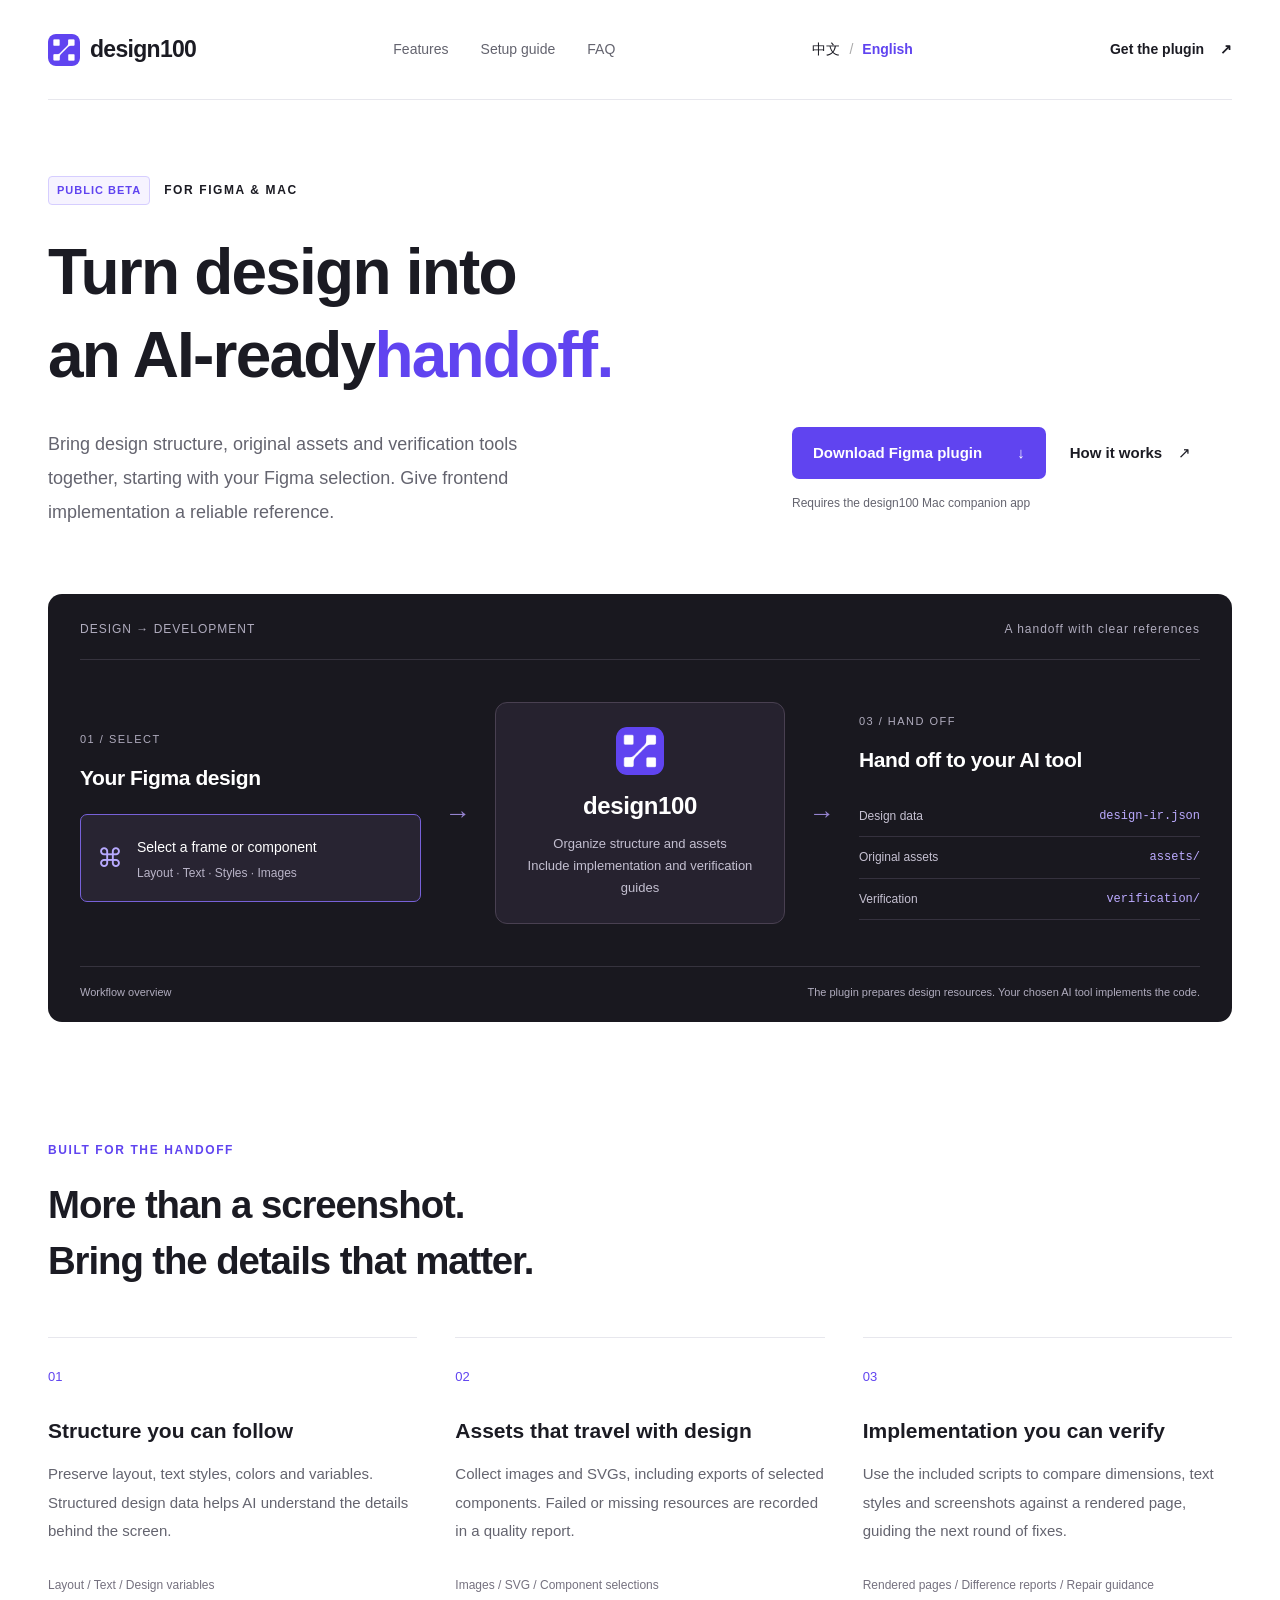
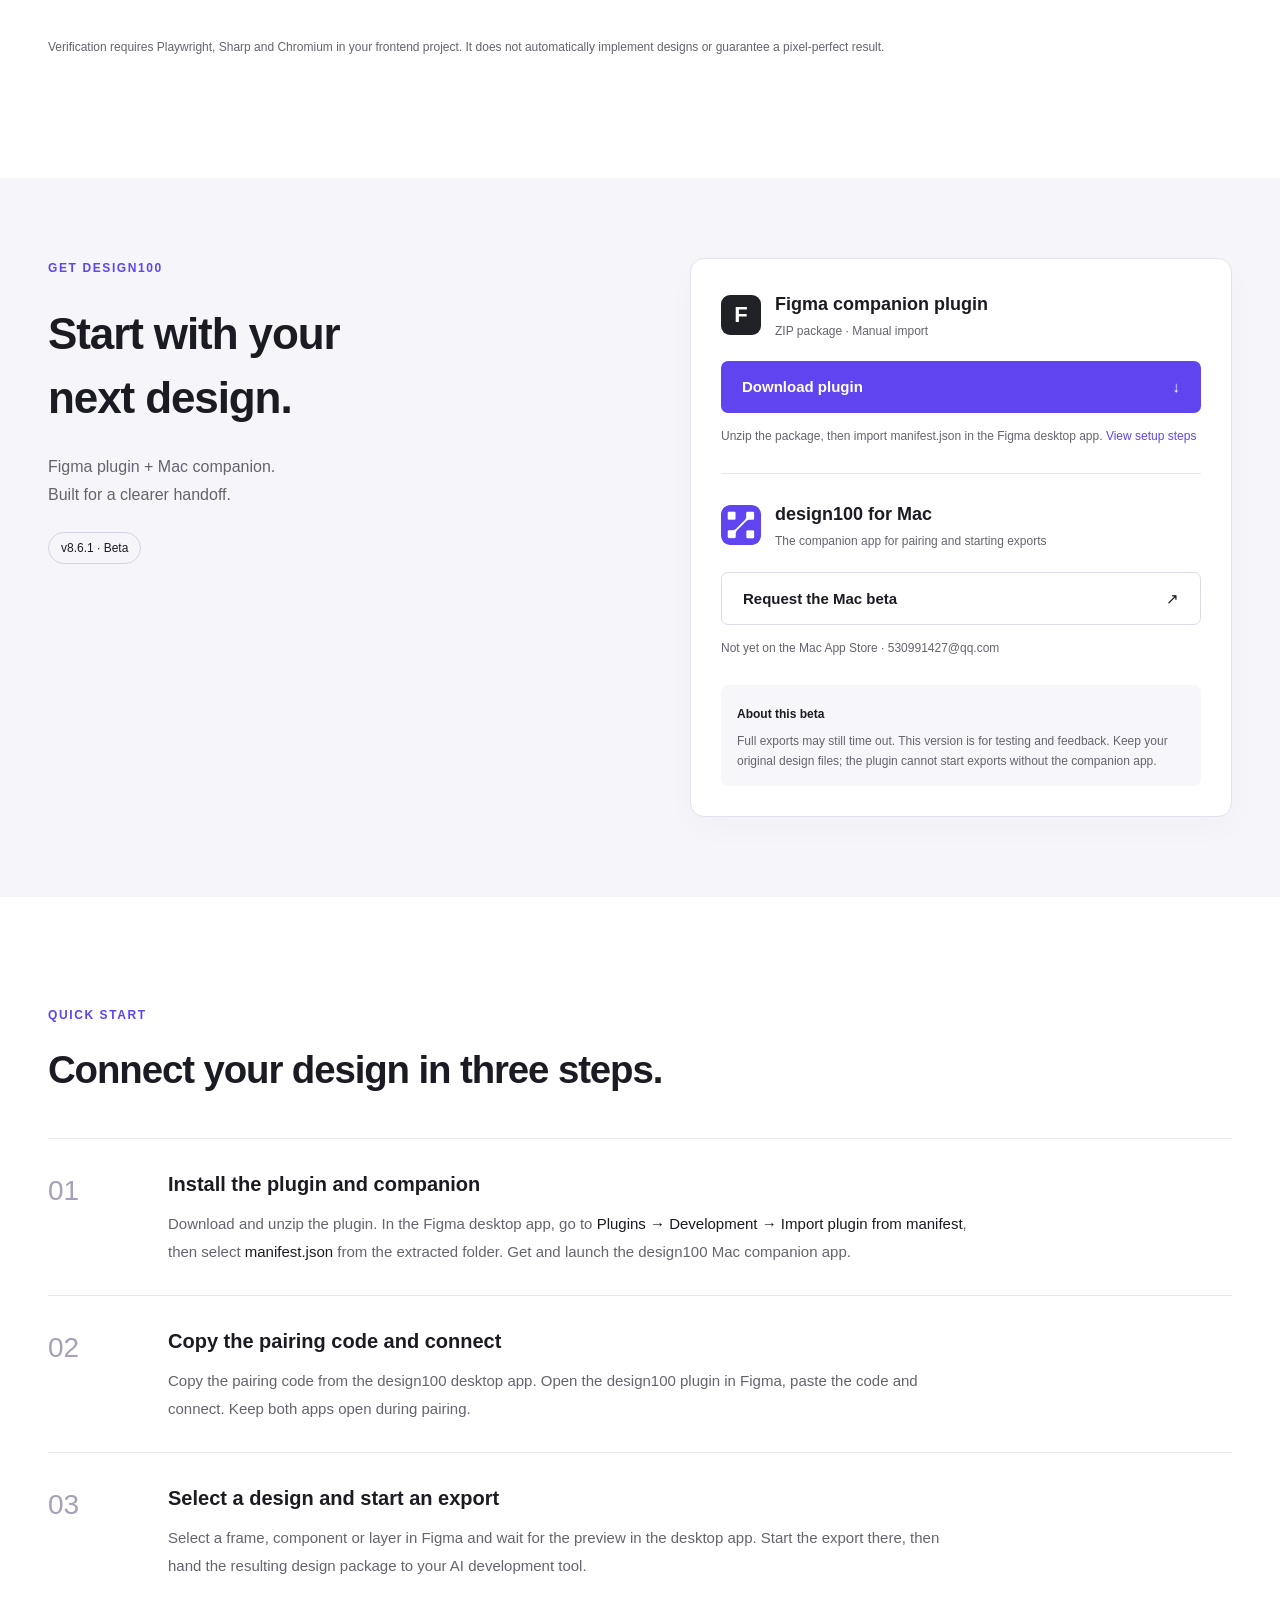
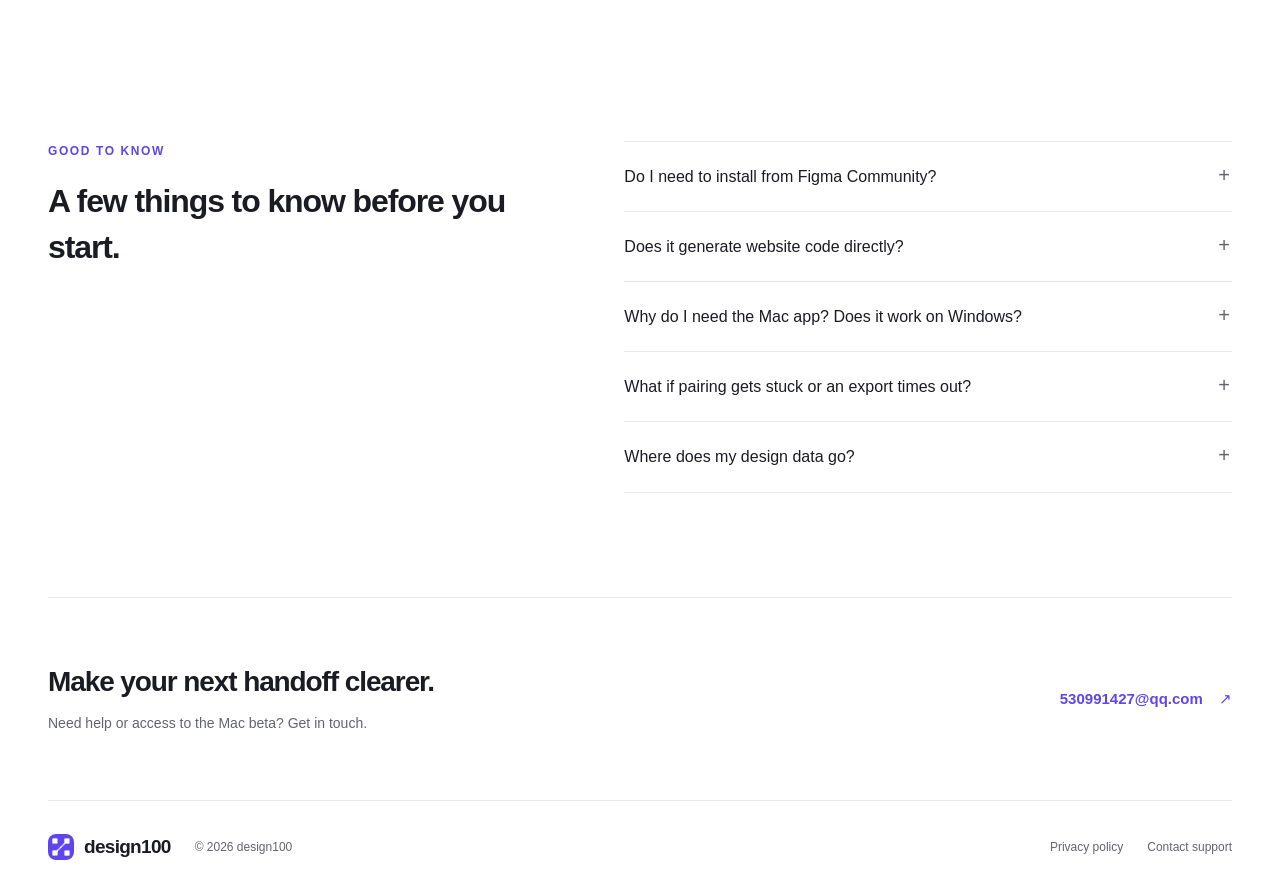
==== commit 455c3e84: "Simplify plugin download button labels" ====
--- a/index.html
+++ b/index.html
@@ -22,7 +22,7 @@
 <div class="handoff-foot">Workflow overview<span>The plugin prepares design resources. Your chosen AI tool implements the code.</span></div>
 </div></section>
 <section id="features" class="wrap section"><div class="section-heading"><div class="eyebrow">BUILT FOR THE HANDOFF</div><h2>More than a screenshot.<br>Bring the details that matter.</h2></div><div class="features"><article><span class="feature-number">01</span><h3>Structure you can follow</h3><p>Preserve layout, text styles, colors and variables. Structured design data helps AI understand the details behind the screen.</p><span class="feature-note">Layout / Text / Design variables</span></article><article><span class="feature-number">02</span><h3>Assets that travel with design</h3><p>Collect images and SVGs, including exports of selected components. Failed or missing resources are recorded in a quality report.</p><span class="feature-note">Images / SVG / Component selections</span></article><article><span class="feature-number">03</span><h3>Implementation you can verify</h3><p>Use the included scripts to compare dimensions, text styles and screenshots against a rendered page, guiding the next round of fixes.</p><span class="feature-note">Rendered pages / Difference reports / Repair guidance</span></article></div><p class="section-note">Verification requires Playwright, Sharp and Chromium in your frontend project. It does not automatically implement designs or guarantee a pixel-perfect result.</p></section>
-<section id="download" class="download-section"><div class="wrap download-layout"><div><div class="eyebrow">GET DESIGN100</div><h2>Start with your<br>next design.</h2><p>Figma plugin + Mac companion.<br>Built for a clearer handoff.</p><span class="release-label">v8.6.1 · Beta</span></div><div class="download-panel"><article><div class="download-title"><span class="package-icon">F</span><div><h3>Figma companion plugin</h3><p>ZIP package · Manual import</p></div></div><a class="button primary full" href="design100-figma-v8.6.1-beta.zip" download>Download beta plugin <span aria-hidden="true">↓</span></a><p class="download-hint">Unzip the package, then import manifest.json in the Figma desktop app. <a href="#guide">View setup steps</a></p></article><article class="companion"><div class="download-title"><img src="icon.png" width="40" height="40" alt=""><div><h3>design100 for Mac</h3><p>The companion app for pairing and starting exports</p></div></div><a class="button secondary full" href="mailto:530991427@qq.com?subject=design100%20Mac%20beta%20request">Request the Mac beta <span aria-hidden="true">↗</span></a><p class="download-hint">Not yet on the Mac App Store · 530991427@qq.com</p></article><aside class="beta-note"><strong>About this beta</strong><p>Full exports may still time out. This version is for testing and feedback. Keep your original design files; the plugin cannot start exports without the companion app.</p></aside></div></div></section>
+<section id="download" class="download-section"><div class="wrap download-layout"><div><div class="eyebrow">GET DESIGN100</div><h2>Start with your<br>next design.</h2><p>Figma plugin + Mac companion.<br>Built for a clearer handoff.</p><span class="release-label">v8.6.1 · Beta</span></div><div class="download-panel"><article><div class="download-title"><span class="package-icon">F</span><div><h3>Figma companion plugin</h3><p>ZIP package · Manual import</p></div></div><a class="button primary full" href="design100-figma-v8.6.1-beta.zip" download>Download plugin <span aria-hidden="true">↓</span></a><p class="download-hint">Unzip the package, then import manifest.json in the Figma desktop app. <a href="#guide">View setup steps</a></p></article><article class="companion"><div class="download-title"><img src="icon.png" width="40" height="40" alt=""><div><h3>design100 for Mac</h3><p>The companion app for pairing and starting exports</p></div></div><a class="button secondary full" href="mailto:530991427@qq.com?subject=design100%20Mac%20beta%20request">Request the Mac beta <span aria-hidden="true">↗</span></a><p class="download-hint">Not yet on the Mac App Store · 530991427@qq.com</p></article><aside class="beta-note"><strong>About this beta</strong><p>Full exports may still time out. This version is for testing and feedback. Keep your original design files; the plugin cannot start exports without the companion app.</p></aside></div></div></section>
 <section id="guide" class="wrap section"><div class="section-heading"><div class="eyebrow">QUICK START</div><h2>Connect your design in three steps.</h2></div><ol class="guide"><li><span>01</span><div><h3>Install the plugin and companion</h3><p>Download and unzip the plugin. In the Figma desktop app, go to <b>Plugins → Development → Import plugin from manifest</b>, then select <b>manifest.json</b> from the extracted folder. Get and launch the design100 Mac companion app.</p></div></li><li><span>02</span><div><h3>Copy the pairing code and connect</h3><p>Copy the pairing code from the design100 desktop app. Open the design100 plugin in Figma, paste the code and connect. Keep both apps open during pairing.</p></div></li><li><span>03</span><div><h3>Select a design and start an export</h3><p>Select a frame, component or layer in Figma and wait for the preview in the desktop app. Start the export there, then hand the resulting design package to your AI development tool.</p></div></li></ol></section>
 <section id="faq" class="wrap section faq-section"><div class="section-heading"><div class="eyebrow">GOOD TO KNOW</div><h2>A few things to know before you start.</h2></div><div class="faq"><details><summary>Do I need to install from Figma Community?</summary><p>This website provides a beta package for manual import through the Development menu in the Figma desktop app. The public availability of the Community version has not been confirmed. Use the download and setup instructions on this page.</p></details><details><summary>Does it generate website code directly?</summary><p>No. design100 prepares design data, assets, implementation guides and verification tools. Give the exported package to your own AI development tool to implement the frontend.</p></details><details><summary>Why do I need the Mac app? Does it work on Windows?</summary><p>Exports are started from the design100 Mac app. The Figma plugin reads your selection and generates the design package. The current workflow requires a Mac; a Windows companion app is not available yet.</p></details><details><summary>What if pairing gets stuck or an export times out?</summary><p>Make sure the desktop app is running, copy a fresh pairing code, then close and reopen the Figma plugin. Allow Figma local network access if prompted. Export timeouts are a known beta issue. Try a smaller selection and email the error message to support. Do not send pairing codes or sensitive design files.</p></details><details><summary>Where does my design data go?</summary><p>The plugin exchanges selection data and previews with the companion through localhost:38472 on your machine. Exported packages contain the selected design and assets. The plugin does not call remote AI services. You decide what to share with third-party AI tools. For details, read the <a href="https://sanxiansheng.github.io/design100-privacy/">product privacy policy</a>.</p></details></div></section>
 <section class="wrap support"><div><h2>Make your next handoff clearer.</h2><p>Need help or access to the Mac beta? Get in touch.</p></div><a href="mailto:530991427@qq.com" class="text-link">530991427@qq.com <span aria-hidden="true">↗</span></a></section>
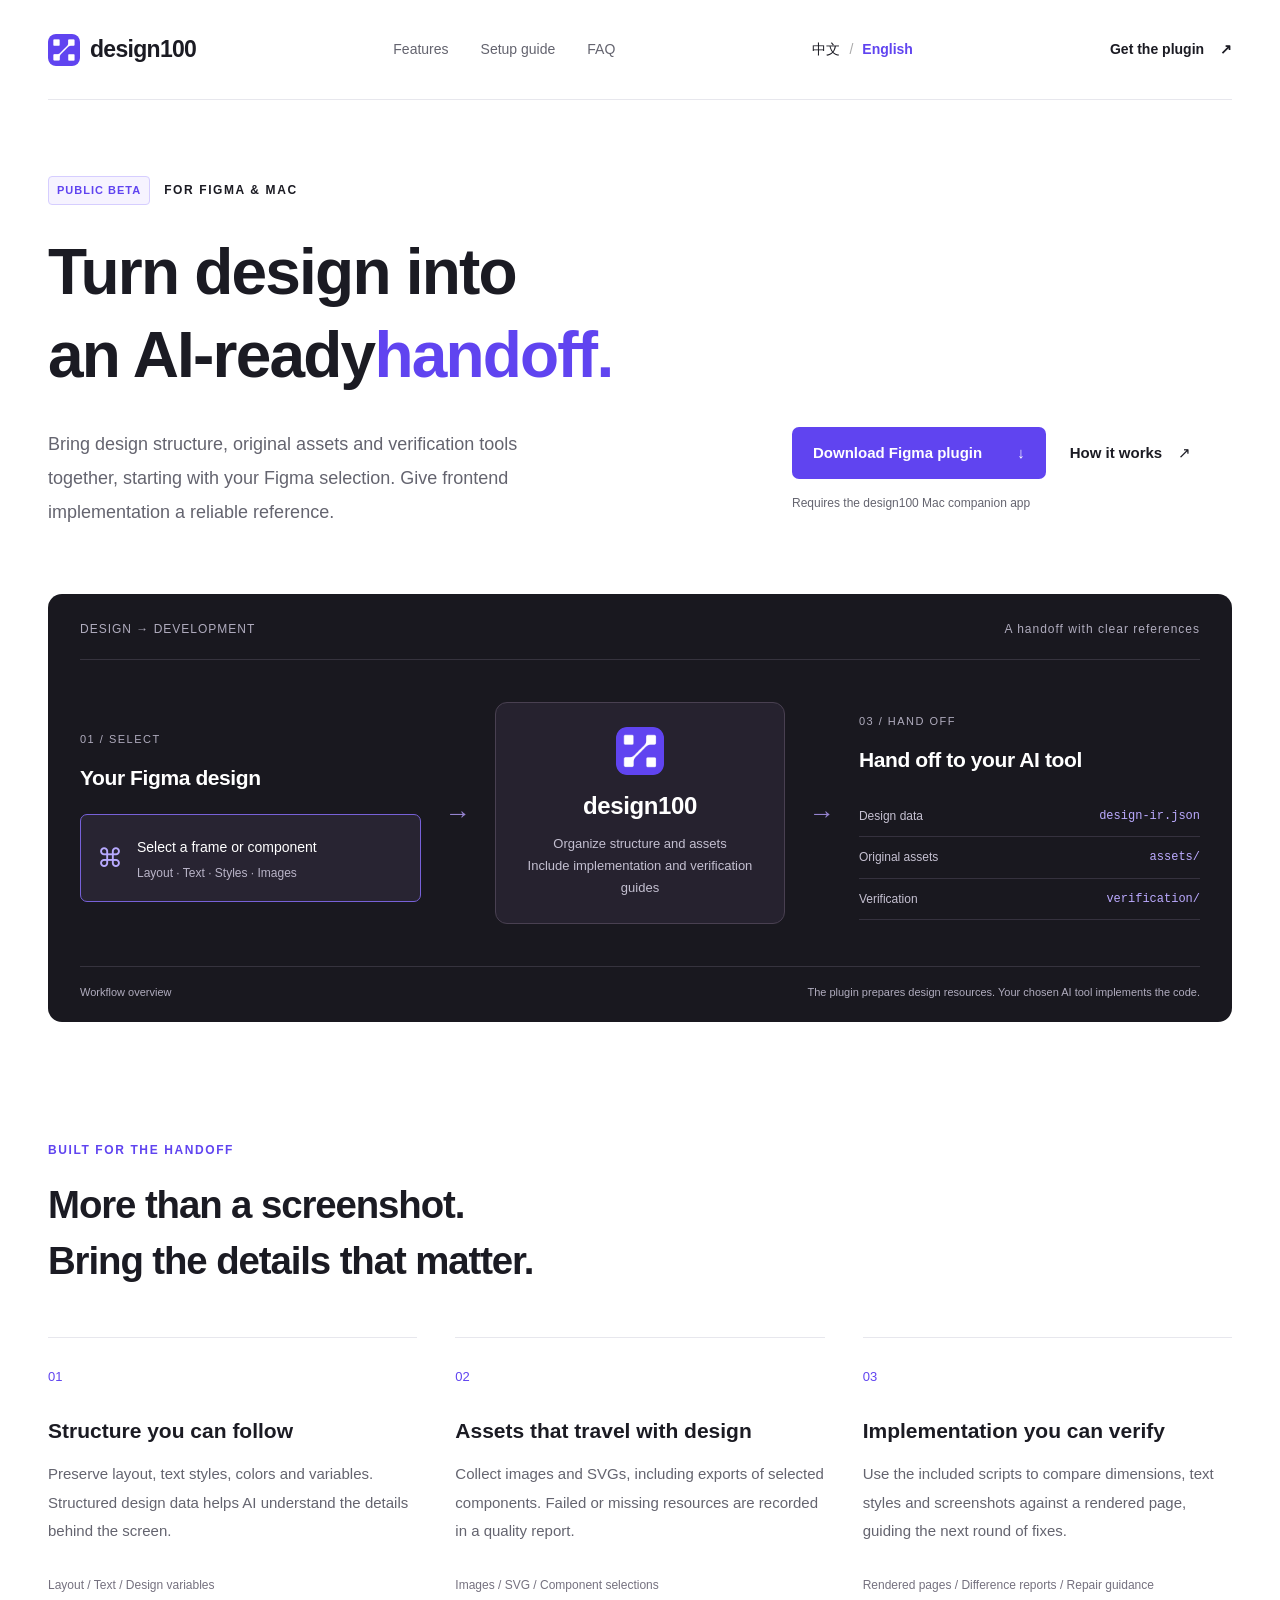
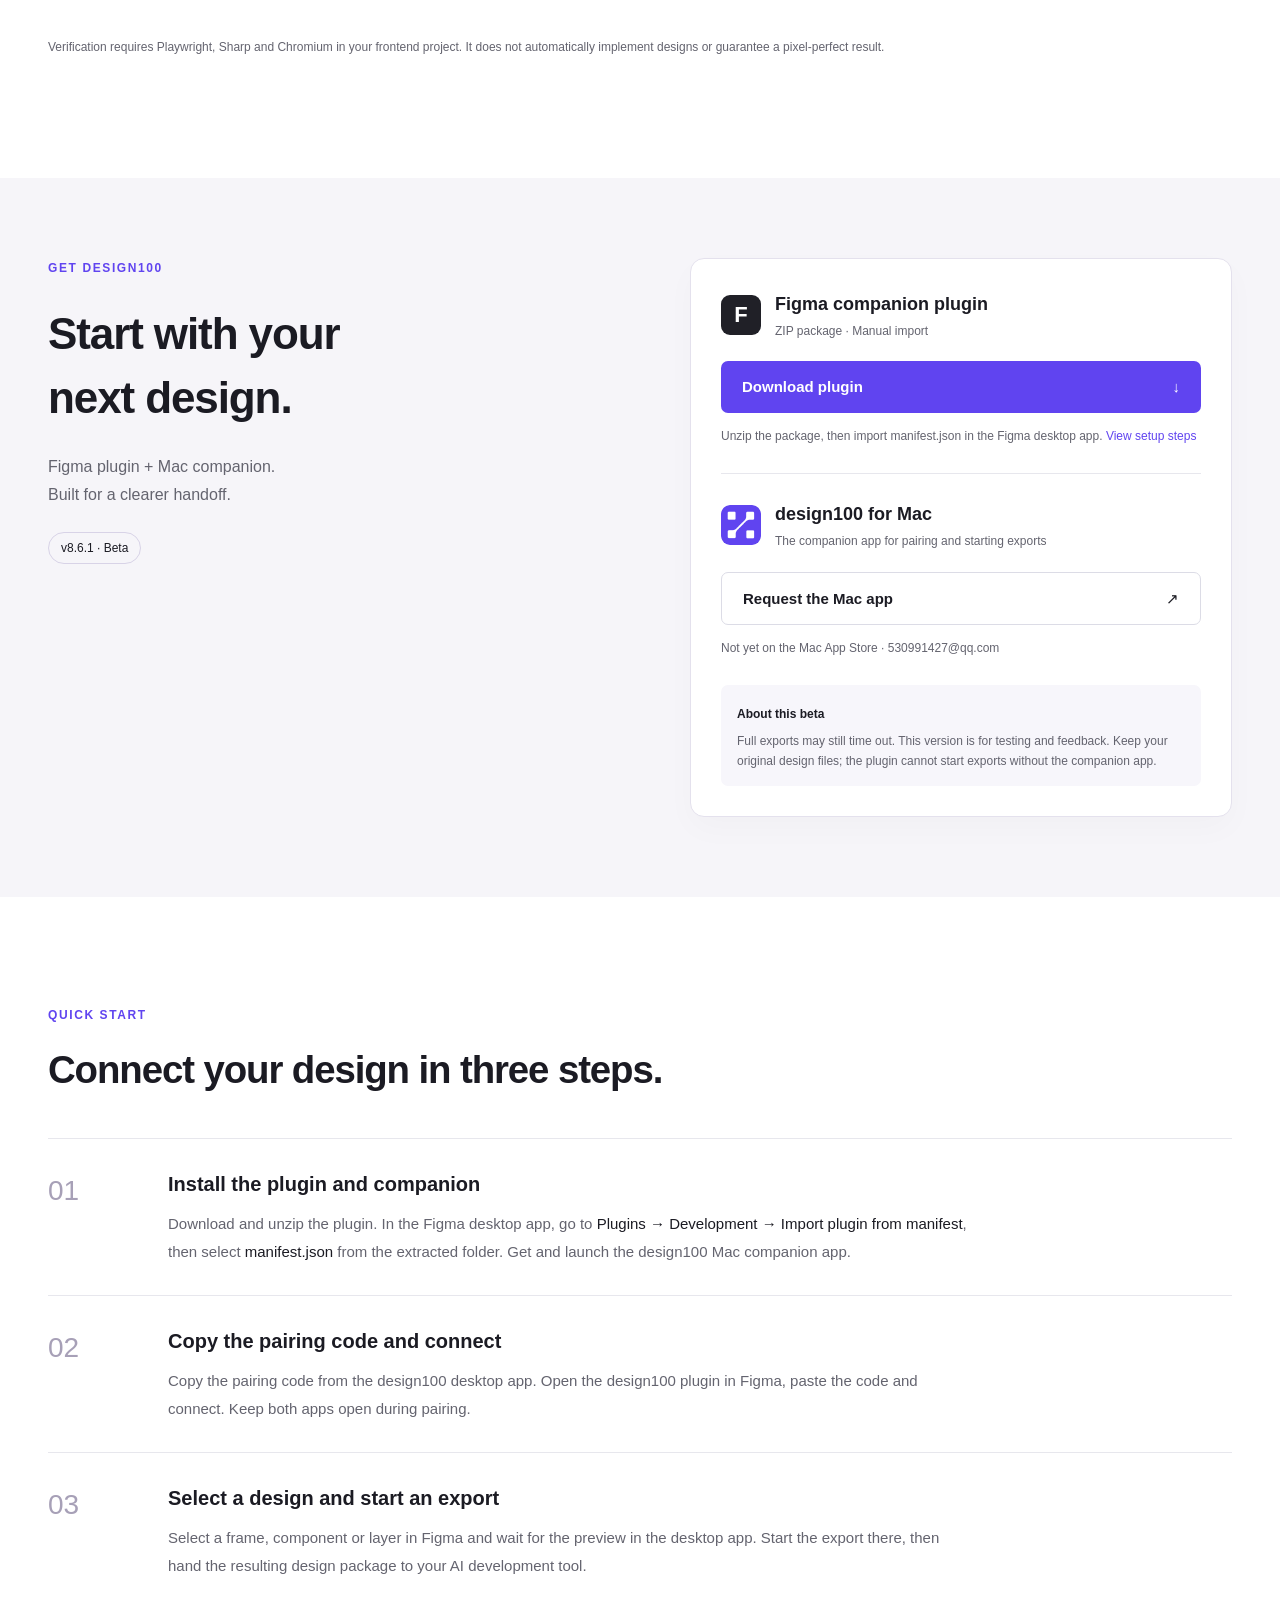
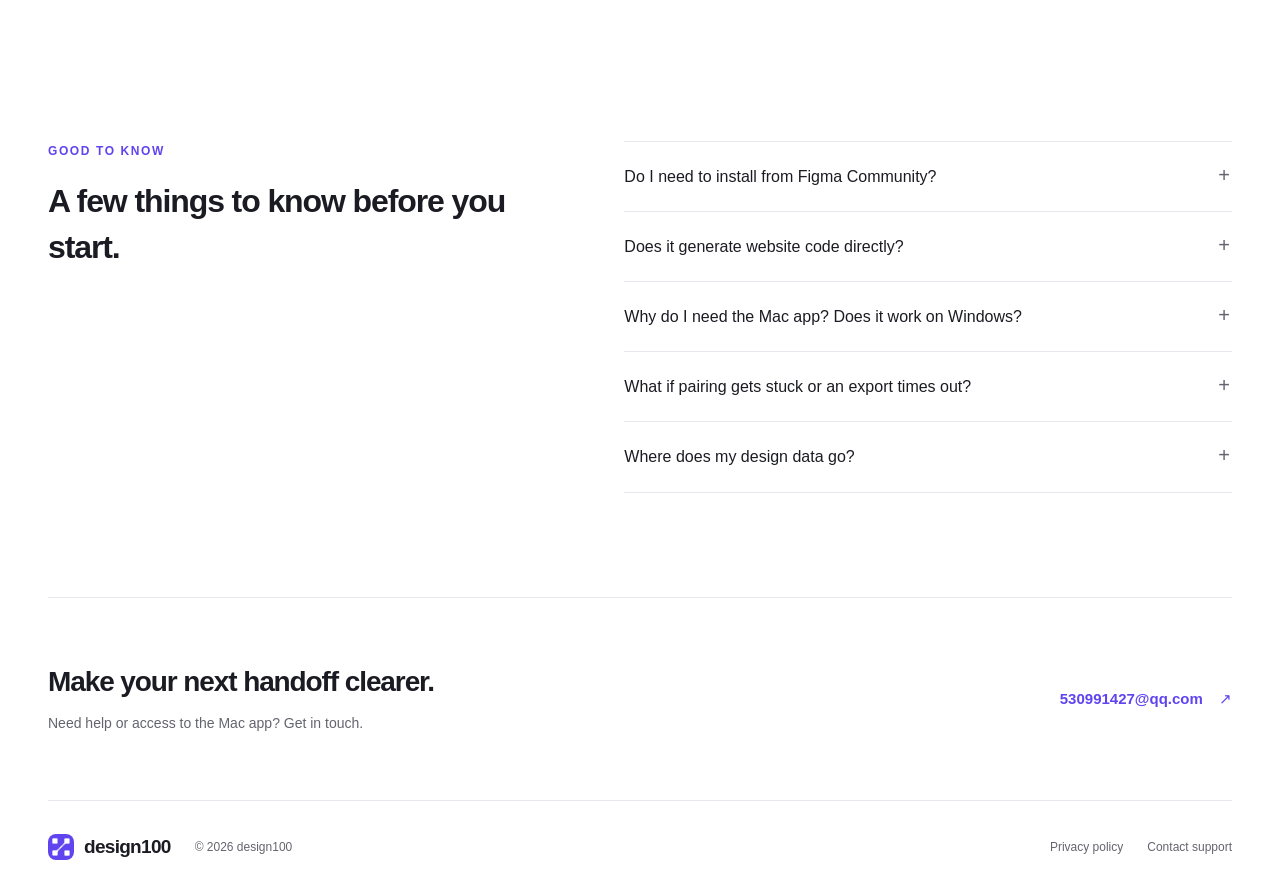
==== commit 7f59a116: "Update Mac app contact wording" ====
--- a/index.html
+++ b/index.html
@@ -22,10 +22,10 @@
 <div class="handoff-foot">Workflow overview<span>The plugin prepares design resources. Your chosen AI tool implements the code.</span></div>
 </div></section>
 <section id="features" class="wrap section"><div class="section-heading"><div class="eyebrow">BUILT FOR THE HANDOFF</div><h2>More than a screenshot.<br>Bring the details that matter.</h2></div><div class="features"><article><span class="feature-number">01</span><h3>Structure you can follow</h3><p>Preserve layout, text styles, colors and variables. Structured design data helps AI understand the details behind the screen.</p><span class="feature-note">Layout / Text / Design variables</span></article><article><span class="feature-number">02</span><h3>Assets that travel with design</h3><p>Collect images and SVGs, including exports of selected components. Failed or missing resources are recorded in a quality report.</p><span class="feature-note">Images / SVG / Component selections</span></article><article><span class="feature-number">03</span><h3>Implementation you can verify</h3><p>Use the included scripts to compare dimensions, text styles and screenshots against a rendered page, guiding the next round of fixes.</p><span class="feature-note">Rendered pages / Difference reports / Repair guidance</span></article></div><p class="section-note">Verification requires Playwright, Sharp and Chromium in your frontend project. It does not automatically implement designs or guarantee a pixel-perfect result.</p></section>
-<section id="download" class="download-section"><div class="wrap download-layout"><div><div class="eyebrow">GET DESIGN100</div><h2>Start with your<br>next design.</h2><p>Figma plugin + Mac companion.<br>Built for a clearer handoff.</p><span class="release-label">v8.6.1 · Beta</span></div><div class="download-panel"><article><div class="download-title"><span class="package-icon">F</span><div><h3>Figma companion plugin</h3><p>ZIP package · Manual import</p></div></div><a class="button primary full" href="design100-figma-v8.6.1-beta.zip" download>Download plugin <span aria-hidden="true">↓</span></a><p class="download-hint">Unzip the package, then import manifest.json in the Figma desktop app. <a href="#guide">View setup steps</a></p></article><article class="companion"><div class="download-title"><img src="icon.png" width="40" height="40" alt=""><div><h3>design100 for Mac</h3><p>The companion app for pairing and starting exports</p></div></div><a class="button secondary full" href="mailto:530991427@qq.com?subject=design100%20Mac%20beta%20request">Request the Mac beta <span aria-hidden="true">↗</span></a><p class="download-hint">Not yet on the Mac App Store · 530991427@qq.com</p></article><aside class="beta-note"><strong>About this beta</strong><p>Full exports may still time out. This version is for testing and feedback. Keep your original design files; the plugin cannot start exports without the companion app.</p></aside></div></div></section>
+<section id="download" class="download-section"><div class="wrap download-layout"><div><div class="eyebrow">GET DESIGN100</div><h2>Start with your<br>next design.</h2><p>Figma plugin + Mac companion.<br>Built for a clearer handoff.</p><span class="release-label">v8.6.1 · Beta</span></div><div class="download-panel"><article><div class="download-title"><span class="package-icon">F</span><div><h3>Figma companion plugin</h3><p>ZIP package · Manual import</p></div></div><a class="button primary full" href="design100-figma-v8.6.1-beta.zip" download>Download plugin <span aria-hidden="true">↓</span></a><p class="download-hint">Unzip the package, then import manifest.json in the Figma desktop app. <a href="#guide">View setup steps</a></p></article><article class="companion"><div class="download-title"><img src="icon.png" width="40" height="40" alt=""><div><h3>design100 for Mac</h3><p>The companion app for pairing and starting exports</p></div></div><a class="button secondary full" href="mailto:530991427@qq.com?subject=design100%20Mac%20app%20request">Request the Mac app <span aria-hidden="true">↗</span></a><p class="download-hint">Not yet on the Mac App Store · 530991427@qq.com</p></article><aside class="beta-note"><strong>About this beta</strong><p>Full exports may still time out. This version is for testing and feedback. Keep your original design files; the plugin cannot start exports without the companion app.</p></aside></div></div></section>
 <section id="guide" class="wrap section"><div class="section-heading"><div class="eyebrow">QUICK START</div><h2>Connect your design in three steps.</h2></div><ol class="guide"><li><span>01</span><div><h3>Install the plugin and companion</h3><p>Download and unzip the plugin. In the Figma desktop app, go to <b>Plugins → Development → Import plugin from manifest</b>, then select <b>manifest.json</b> from the extracted folder. Get and launch the design100 Mac companion app.</p></div></li><li><span>02</span><div><h3>Copy the pairing code and connect</h3><p>Copy the pairing code from the design100 desktop app. Open the design100 plugin in Figma, paste the code and connect. Keep both apps open during pairing.</p></div></li><li><span>03</span><div><h3>Select a design and start an export</h3><p>Select a frame, component or layer in Figma and wait for the preview in the desktop app. Start the export there, then hand the resulting design package to your AI development tool.</p></div></li></ol></section>
 <section id="faq" class="wrap section faq-section"><div class="section-heading"><div class="eyebrow">GOOD TO KNOW</div><h2>A few things to know before you start.</h2></div><div class="faq"><details><summary>Do I need to install from Figma Community?</summary><p>This website provides a beta package for manual import through the Development menu in the Figma desktop app. The public availability of the Community version has not been confirmed. Use the download and setup instructions on this page.</p></details><details><summary>Does it generate website code directly?</summary><p>No. design100 prepares design data, assets, implementation guides and verification tools. Give the exported package to your own AI development tool to implement the frontend.</p></details><details><summary>Why do I need the Mac app? Does it work on Windows?</summary><p>Exports are started from the design100 Mac app. The Figma plugin reads your selection and generates the design package. The current workflow requires a Mac; a Windows companion app is not available yet.</p></details><details><summary>What if pairing gets stuck or an export times out?</summary><p>Make sure the desktop app is running, copy a fresh pairing code, then close and reopen the Figma plugin. Allow Figma local network access if prompted. Export timeouts are a known beta issue. Try a smaller selection and email the error message to support. Do not send pairing codes or sensitive design files.</p></details><details><summary>Where does my design data go?</summary><p>The plugin exchanges selection data and previews with the companion through localhost:38472 on your machine. Exported packages contain the selected design and assets. The plugin does not call remote AI services. You decide what to share with third-party AI tools. For details, read the <a href="https://sanxiansheng.github.io/design100-privacy/">product privacy policy</a>.</p></details></div></section>
-<section class="wrap support"><div><h2>Make your next handoff clearer.</h2><p>Need help or access to the Mac beta? Get in touch.</p></div><a href="mailto:530991427@qq.com" class="text-link">530991427@qq.com <span aria-hidden="true">↗</span></a></section>
+<section class="wrap support"><div><h2>Make your next handoff clearer.</h2><p>Need help or access to the Mac app? Get in touch.</p></div><a href="mailto:530991427@qq.com" class="text-link">530991427@qq.com <span aria-hidden="true">↗</span></a></section>
 </main><footer class="wrap"><a class="brand" href="#"><img src="icon.png" alt="" width="26" height="26">design100</a><span>© 2026 design100</span><div><a href="https://sanxiansheng.github.io/design100-privacy/">Privacy policy</a><a href="mailto:530991427@qq.com">Contact support</a></div></footer>
 <script>document.querySelectorAll(".language-switch a").forEach(function(link){link.addEventListener("click",function(){link.hash=window.location.hash;});});</script>
 </body></html>
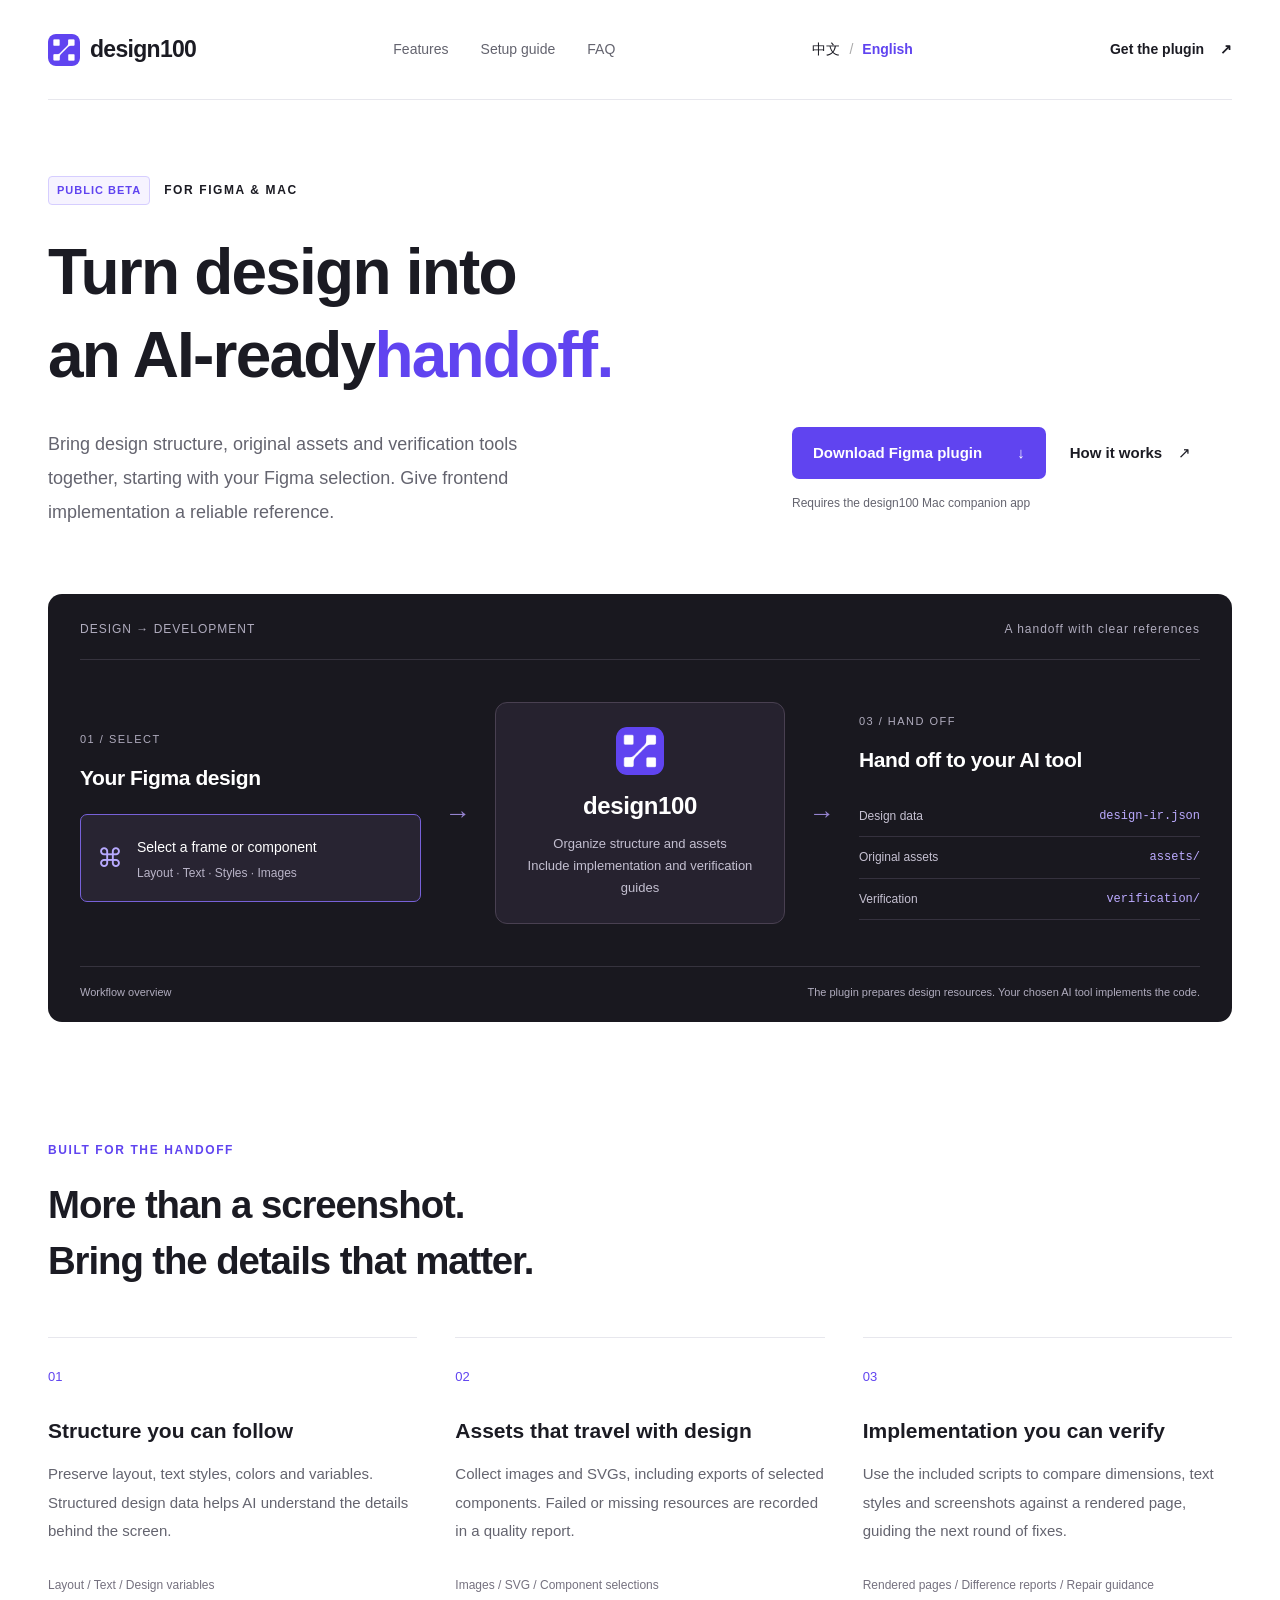
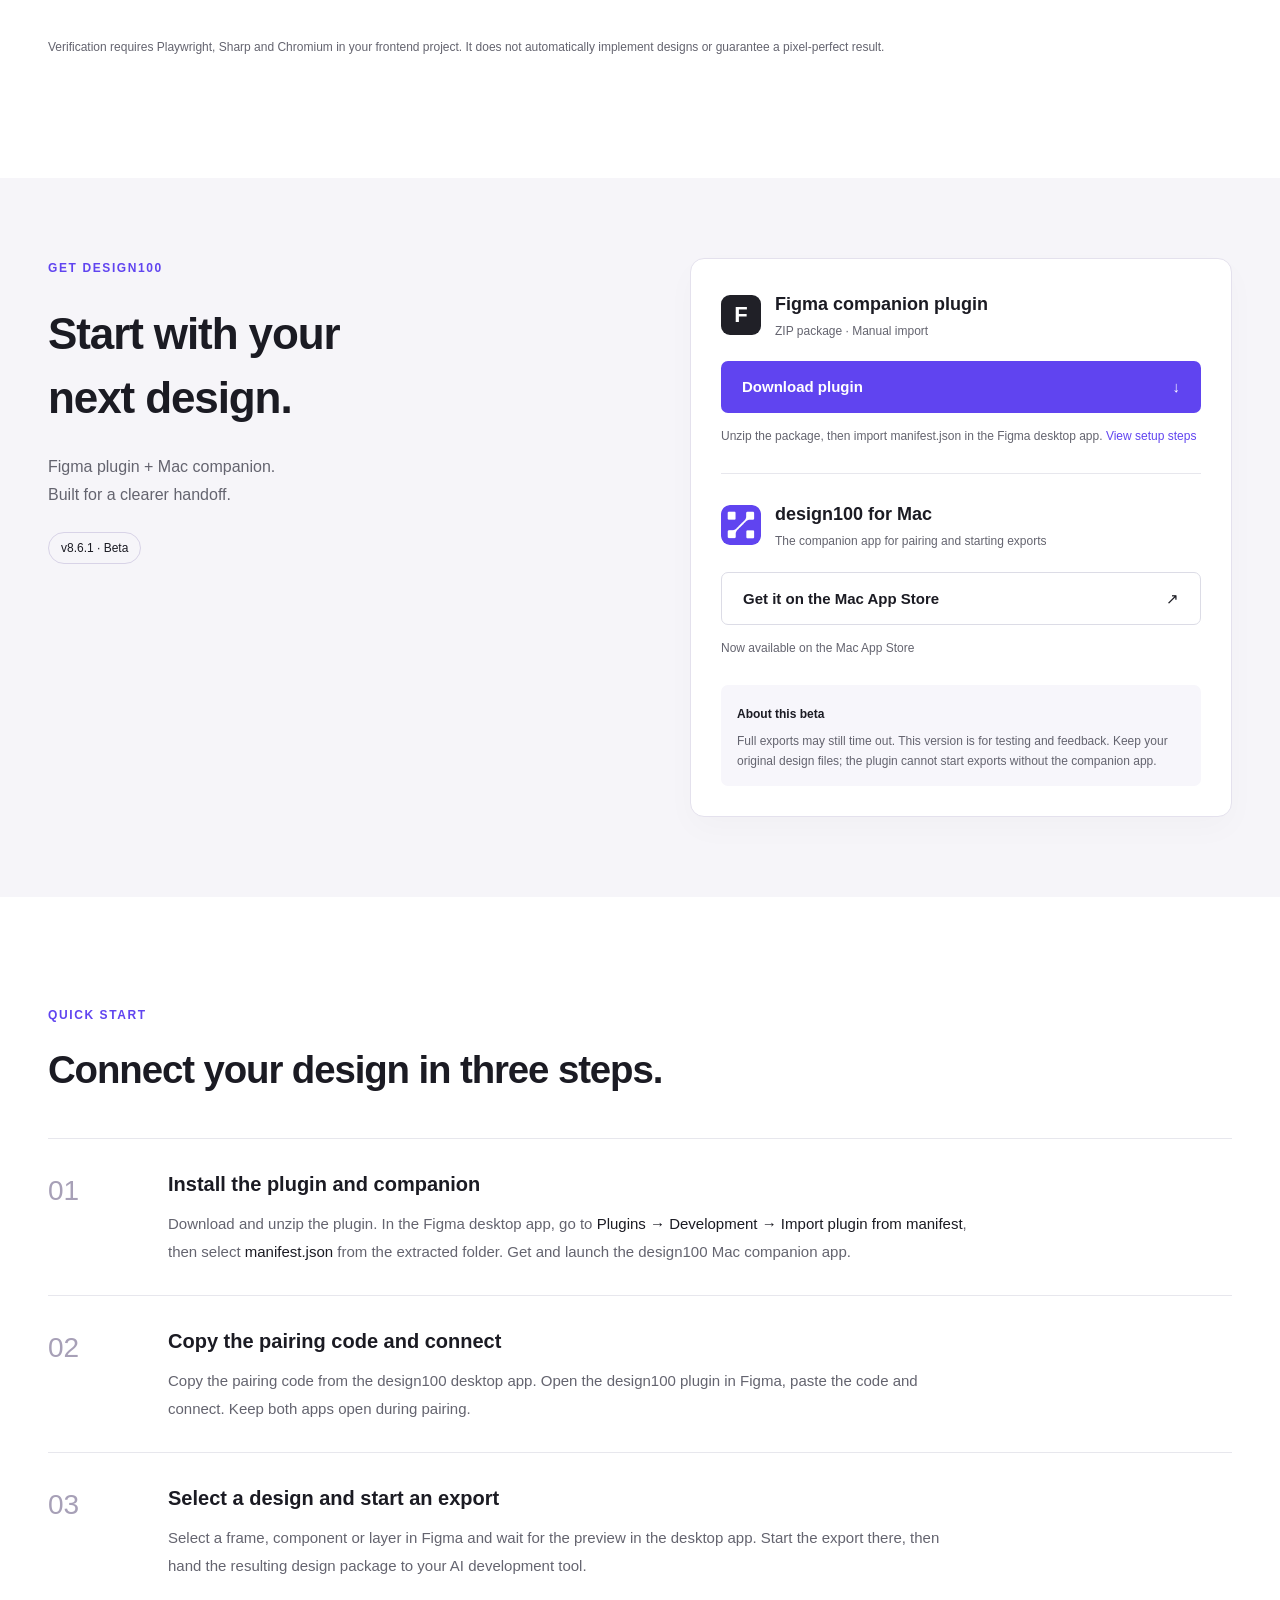
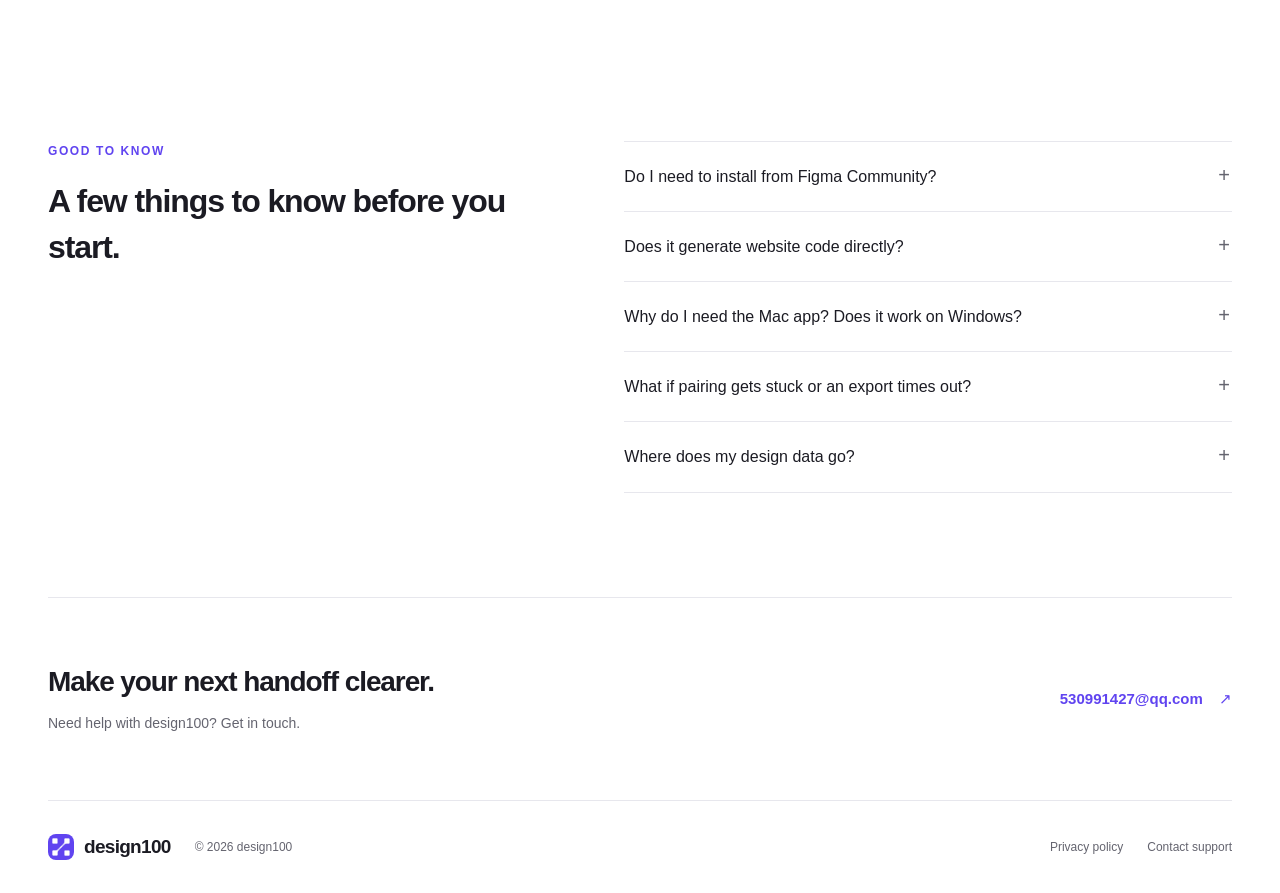
==== commit 13764c99: "Link Mac downloads to the live App Store listing" ====
--- a/index.html
+++ b/index.html
@@ -22,10 +22,10 @@
 <div class="handoff-foot">Workflow overview<span>The plugin prepares design resources. Your chosen AI tool implements the code.</span></div>
 </div></section>
 <section id="features" class="wrap section"><div class="section-heading"><div class="eyebrow">BUILT FOR THE HANDOFF</div><h2>More than a screenshot.<br>Bring the details that matter.</h2></div><div class="features"><article><span class="feature-number">01</span><h3>Structure you can follow</h3><p>Preserve layout, text styles, colors and variables. Structured design data helps AI understand the details behind the screen.</p><span class="feature-note">Layout / Text / Design variables</span></article><article><span class="feature-number">02</span><h3>Assets that travel with design</h3><p>Collect images and SVGs, including exports of selected components. Failed or missing resources are recorded in a quality report.</p><span class="feature-note">Images / SVG / Component selections</span></article><article><span class="feature-number">03</span><h3>Implementation you can verify</h3><p>Use the included scripts to compare dimensions, text styles and screenshots against a rendered page, guiding the next round of fixes.</p><span class="feature-note">Rendered pages / Difference reports / Repair guidance</span></article></div><p class="section-note">Verification requires Playwright, Sharp and Chromium in your frontend project. It does not automatically implement designs or guarantee a pixel-perfect result.</p></section>
-<section id="download" class="download-section"><div class="wrap download-layout"><div><div class="eyebrow">GET DESIGN100</div><h2>Start with your<br>next design.</h2><p>Figma plugin + Mac companion.<br>Built for a clearer handoff.</p><span class="release-label">v8.6.1 · Beta</span></div><div class="download-panel"><article><div class="download-title"><span class="package-icon">F</span><div><h3>Figma companion plugin</h3><p>ZIP package · Manual import</p></div></div><a class="button primary full" href="design100-figma-v8.6.1-beta.zip" download>Download plugin <span aria-hidden="true">↓</span></a><p class="download-hint">Unzip the package, then import manifest.json in the Figma desktop app. <a href="#guide">View setup steps</a></p></article><article class="companion"><div class="download-title"><img src="icon.png" width="40" height="40" alt=""><div><h3>design100 for Mac</h3><p>The companion app for pairing and starting exports</p></div></div><a class="button secondary full" href="mailto:530991427@qq.com?subject=design100%20Mac%20app%20request">Request the Mac app <span aria-hidden="true">↗</span></a><p class="download-hint">Not yet on the Mac App Store · 530991427@qq.com</p></article><aside class="beta-note"><strong>About this beta</strong><p>Full exports may still time out. This version is for testing and feedback. Keep your original design files; the plugin cannot start exports without the companion app.</p></aside></div></div></section>
+<section id="download" class="download-section"><div class="wrap download-layout"><div><div class="eyebrow">GET DESIGN100</div><h2>Start with your<br>next design.</h2><p>Figma plugin + Mac companion.<br>Built for a clearer handoff.</p><span class="release-label">v8.6.1 · Beta</span></div><div class="download-panel"><article><div class="download-title"><span class="package-icon">F</span><div><h3>Figma companion plugin</h3><p>ZIP package · Manual import</p></div></div><a class="button primary full" href="design100-figma-v8.6.1-beta.zip" download>Download plugin <span aria-hidden="true">↓</span></a><p class="download-hint">Unzip the package, then import manifest.json in the Figma desktop app. <a href="#guide">View setup steps</a></p></article><article class="companion"><div class="download-title"><img src="icon.png" width="40" height="40" alt=""><div><h3>design100 for Mac</h3><p>The companion app for pairing and starting exports</p></div></div><a class="button secondary full" href="https://apps.apple.com/cn/app/design100/id6813890552?mt=12">Get it on the Mac App Store <span aria-hidden="true">↗</span></a><p class="download-hint">Now available on the Mac App Store</p></article><aside class="beta-note"><strong>About this beta</strong><p>Full exports may still time out. This version is for testing and feedback. Keep your original design files; the plugin cannot start exports without the companion app.</p></aside></div></div></section>
 <section id="guide" class="wrap section"><div class="section-heading"><div class="eyebrow">QUICK START</div><h2>Connect your design in three steps.</h2></div><ol class="guide"><li><span>01</span><div><h3>Install the plugin and companion</h3><p>Download and unzip the plugin. In the Figma desktop app, go to <b>Plugins → Development → Import plugin from manifest</b>, then select <b>manifest.json</b> from the extracted folder. Get and launch the design100 Mac companion app.</p></div></li><li><span>02</span><div><h3>Copy the pairing code and connect</h3><p>Copy the pairing code from the design100 desktop app. Open the design100 plugin in Figma, paste the code and connect. Keep both apps open during pairing.</p></div></li><li><span>03</span><div><h3>Select a design and start an export</h3><p>Select a frame, component or layer in Figma and wait for the preview in the desktop app. Start the export there, then hand the resulting design package to your AI development tool.</p></div></li></ol></section>
 <section id="faq" class="wrap section faq-section"><div class="section-heading"><div class="eyebrow">GOOD TO KNOW</div><h2>A few things to know before you start.</h2></div><div class="faq"><details><summary>Do I need to install from Figma Community?</summary><p>This website provides a beta package for manual import through the Development menu in the Figma desktop app. The public availability of the Community version has not been confirmed. Use the download and setup instructions on this page.</p></details><details><summary>Does it generate website code directly?</summary><p>No. design100 prepares design data, assets, implementation guides and verification tools. Give the exported package to your own AI development tool to implement the frontend.</p></details><details><summary>Why do I need the Mac app? Does it work on Windows?</summary><p>Exports are started from the design100 Mac app. The Figma plugin reads your selection and generates the design package. The current workflow requires a Mac; a Windows companion app is not available yet.</p></details><details><summary>What if pairing gets stuck or an export times out?</summary><p>Make sure the desktop app is running, copy a fresh pairing code, then close and reopen the Figma plugin. Allow Figma local network access if prompted. Export timeouts are a known beta issue. Try a smaller selection and email the error message to support. Do not send pairing codes or sensitive design files.</p></details><details><summary>Where does my design data go?</summary><p>The plugin exchanges selection data and previews with the companion through localhost:38472 on your machine. Exported packages contain the selected design and assets. The plugin does not call remote AI services. You decide what to share with third-party AI tools. For details, read the <a href="https://sanxiansheng.github.io/design100-privacy/">product privacy policy</a>.</p></details></div></section>
-<section class="wrap support"><div><h2>Make your next handoff clearer.</h2><p>Need help or access to the Mac app? Get in touch.</p></div><a href="mailto:530991427@qq.com" class="text-link">530991427@qq.com <span aria-hidden="true">↗</span></a></section>
+<section class="wrap support"><div><h2>Make your next handoff clearer.</h2><p>Need help with design100? Get in touch.</p></div><a href="mailto:530991427@qq.com" class="text-link">530991427@qq.com <span aria-hidden="true">↗</span></a></section>
 </main><footer class="wrap"><a class="brand" href="#"><img src="icon.png" alt="" width="26" height="26">design100</a><span>© 2026 design100</span><div><a href="https://sanxiansheng.github.io/design100-privacy/">Privacy policy</a><a href="mailto:530991427@qq.com">Contact support</a></div></footer>
 <script>document.querySelectorAll(".language-switch a").forEach(function(link){link.addEventListener("click",function(){link.hash=window.location.hash;});});</script>
 </body></html>
